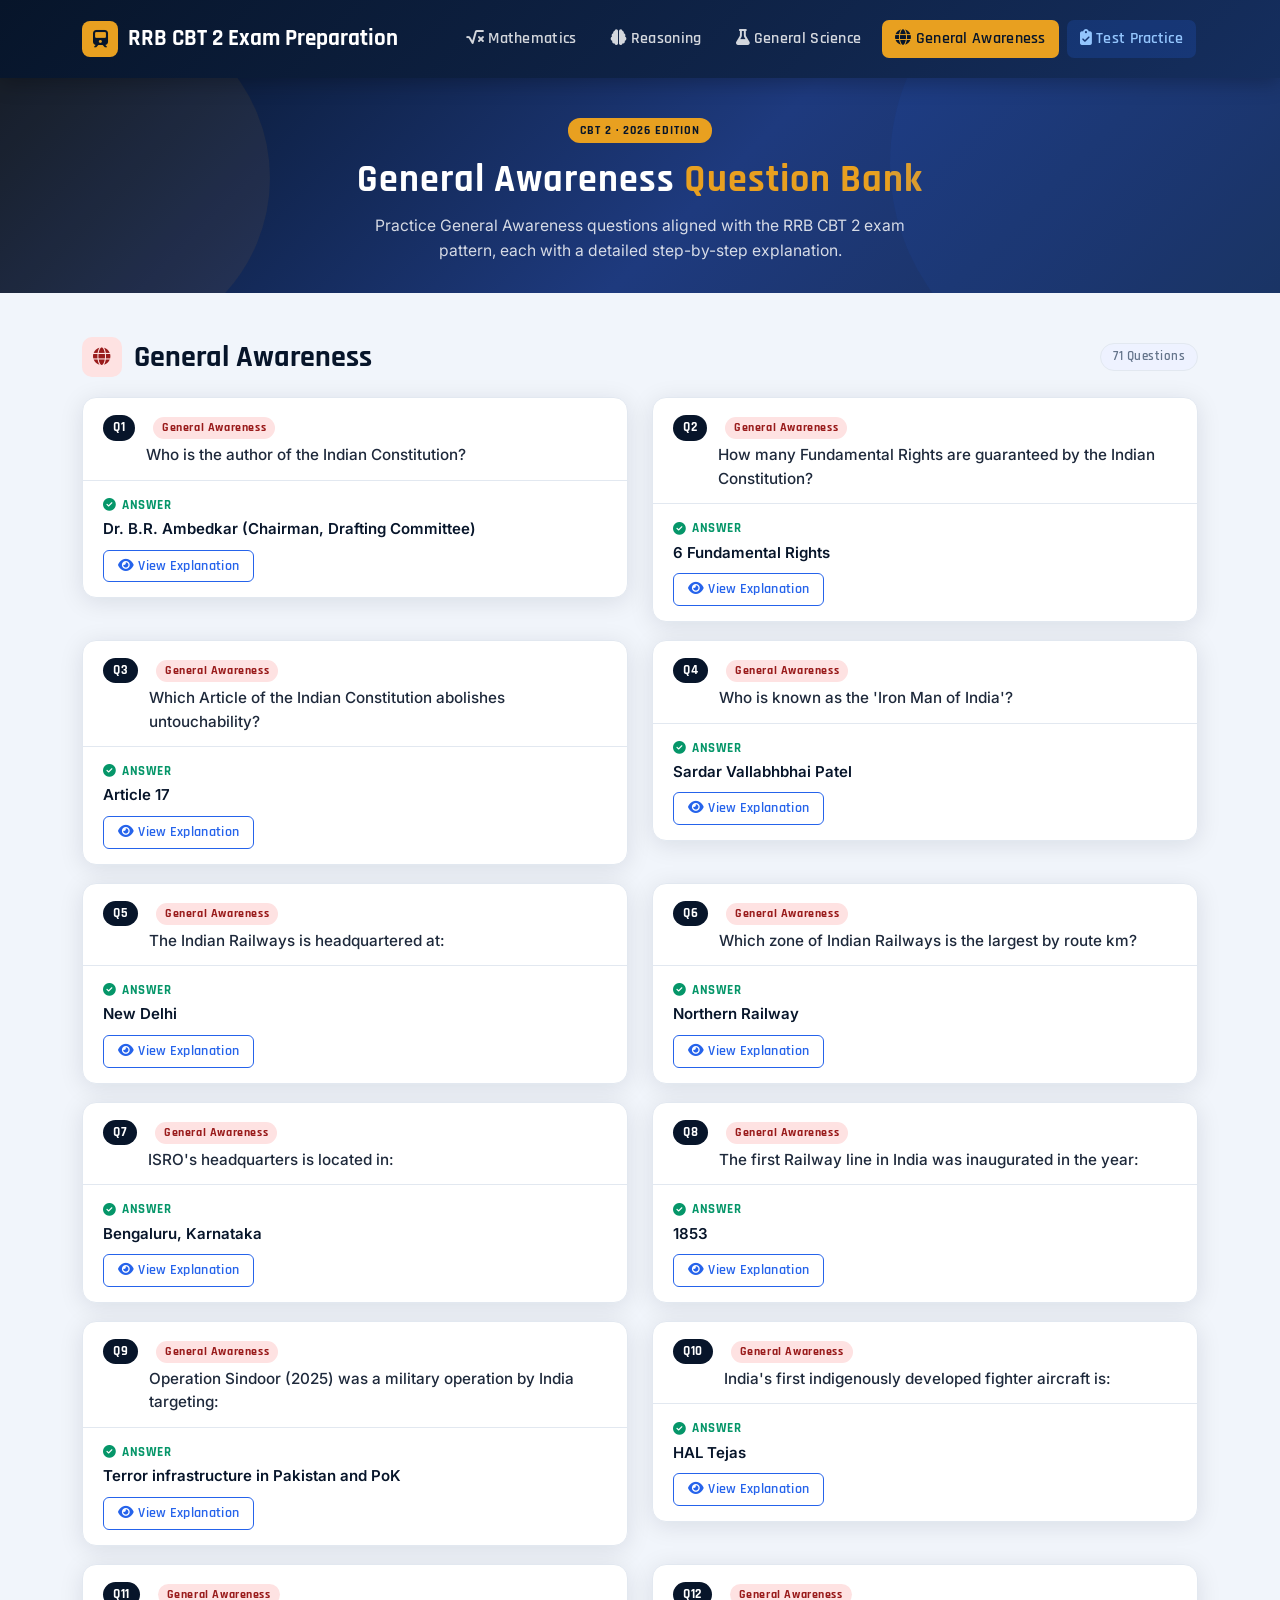
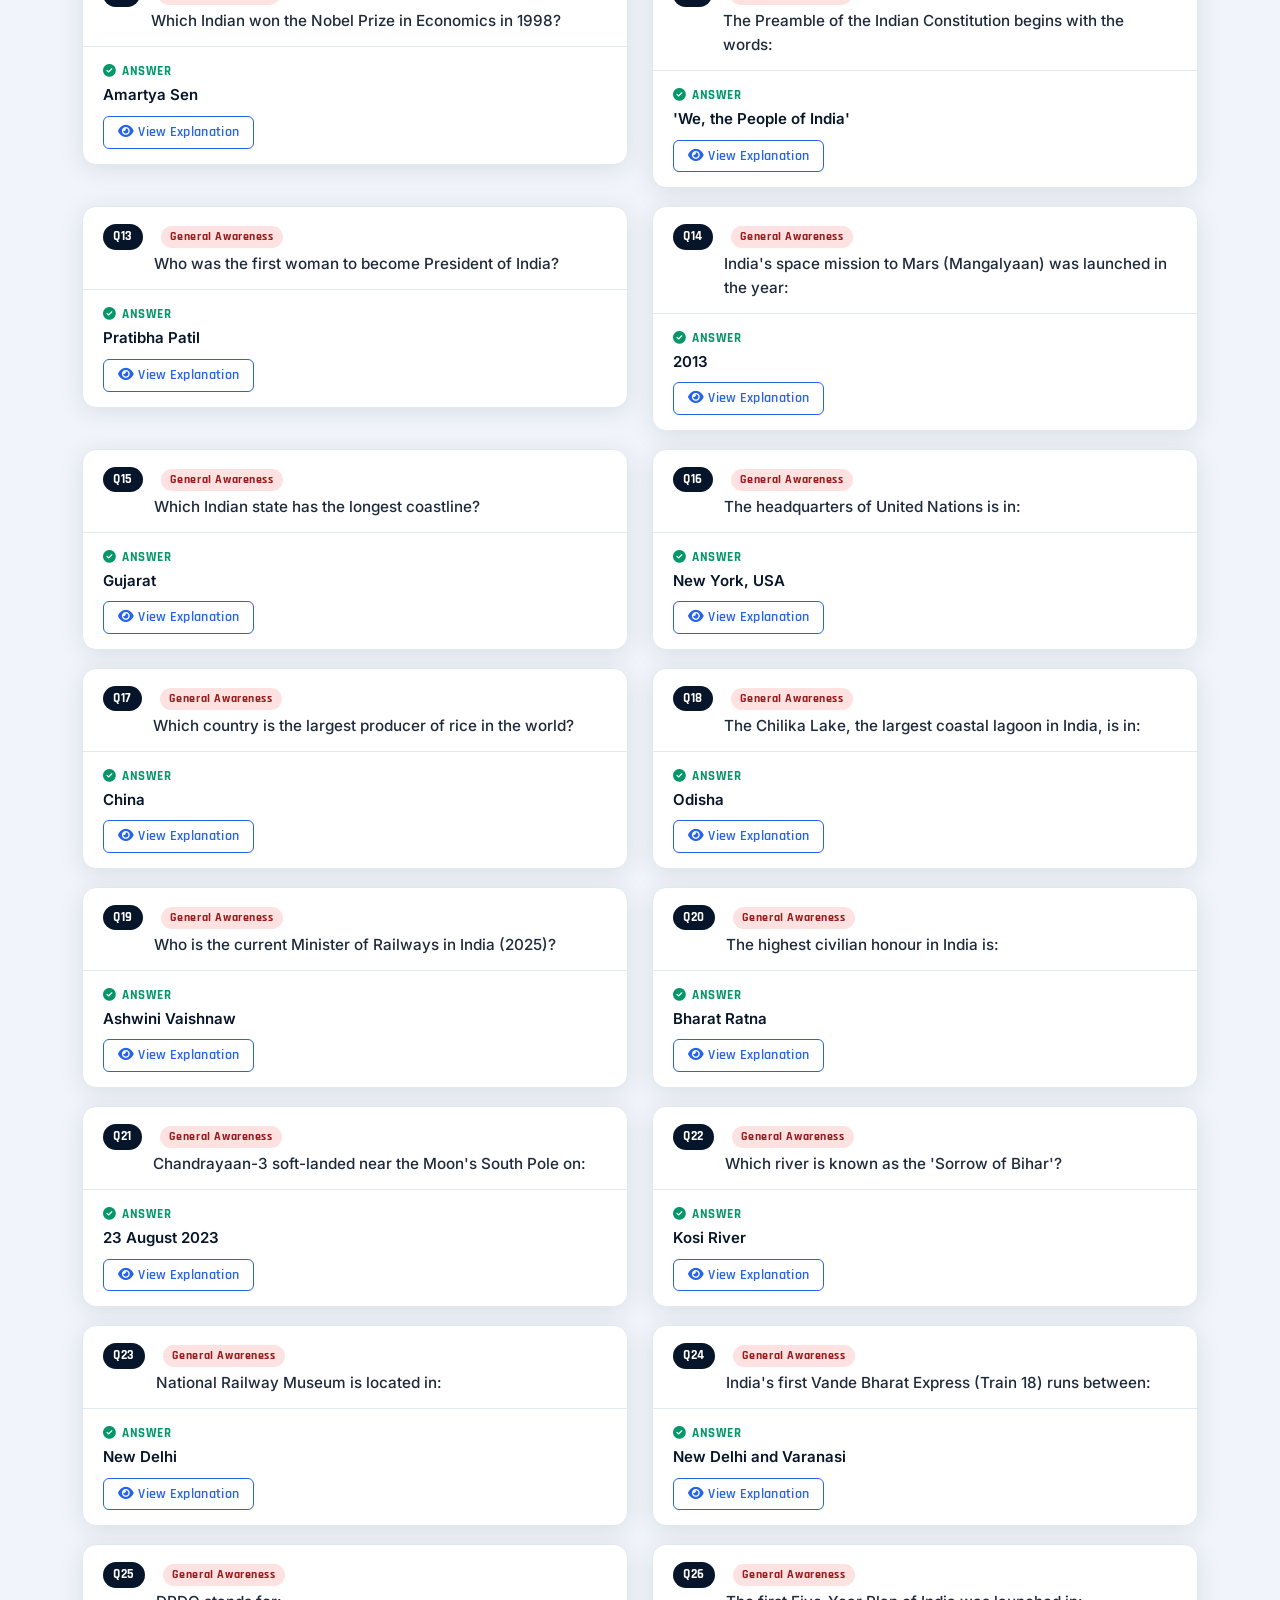
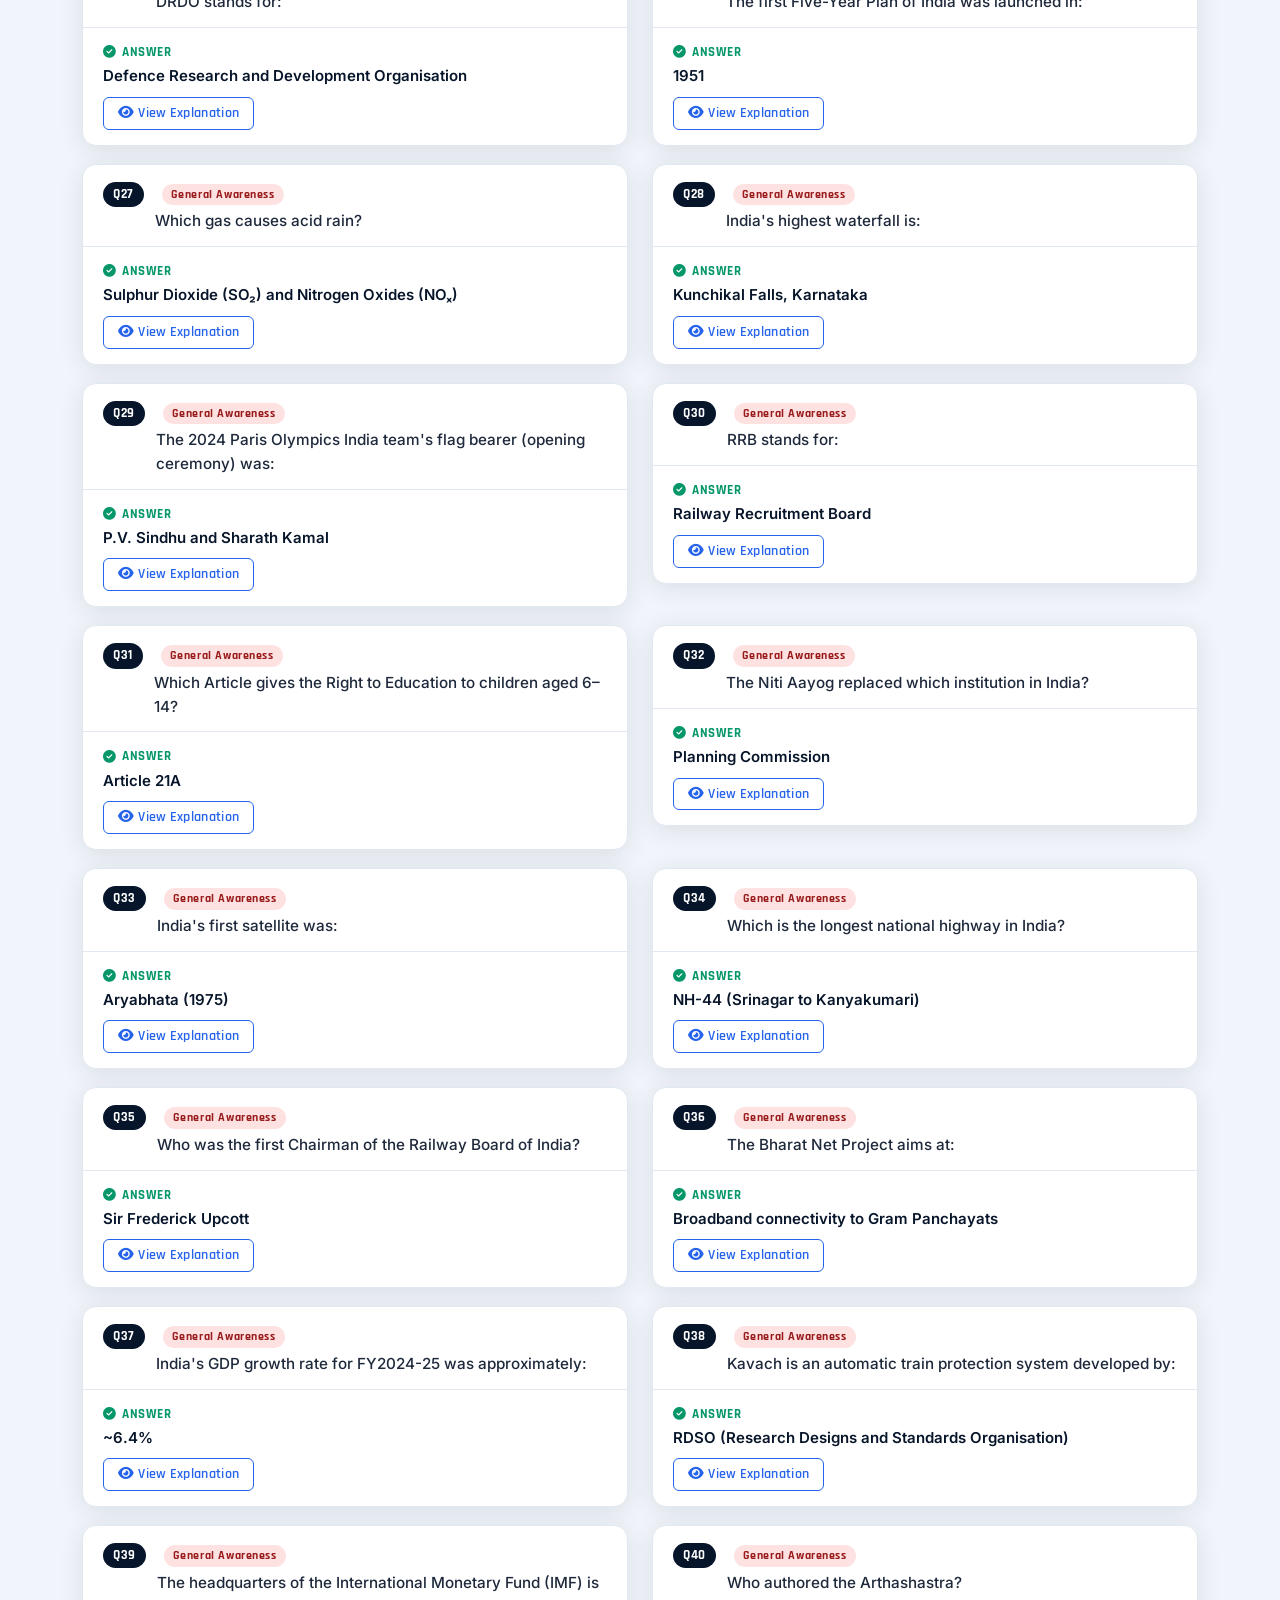
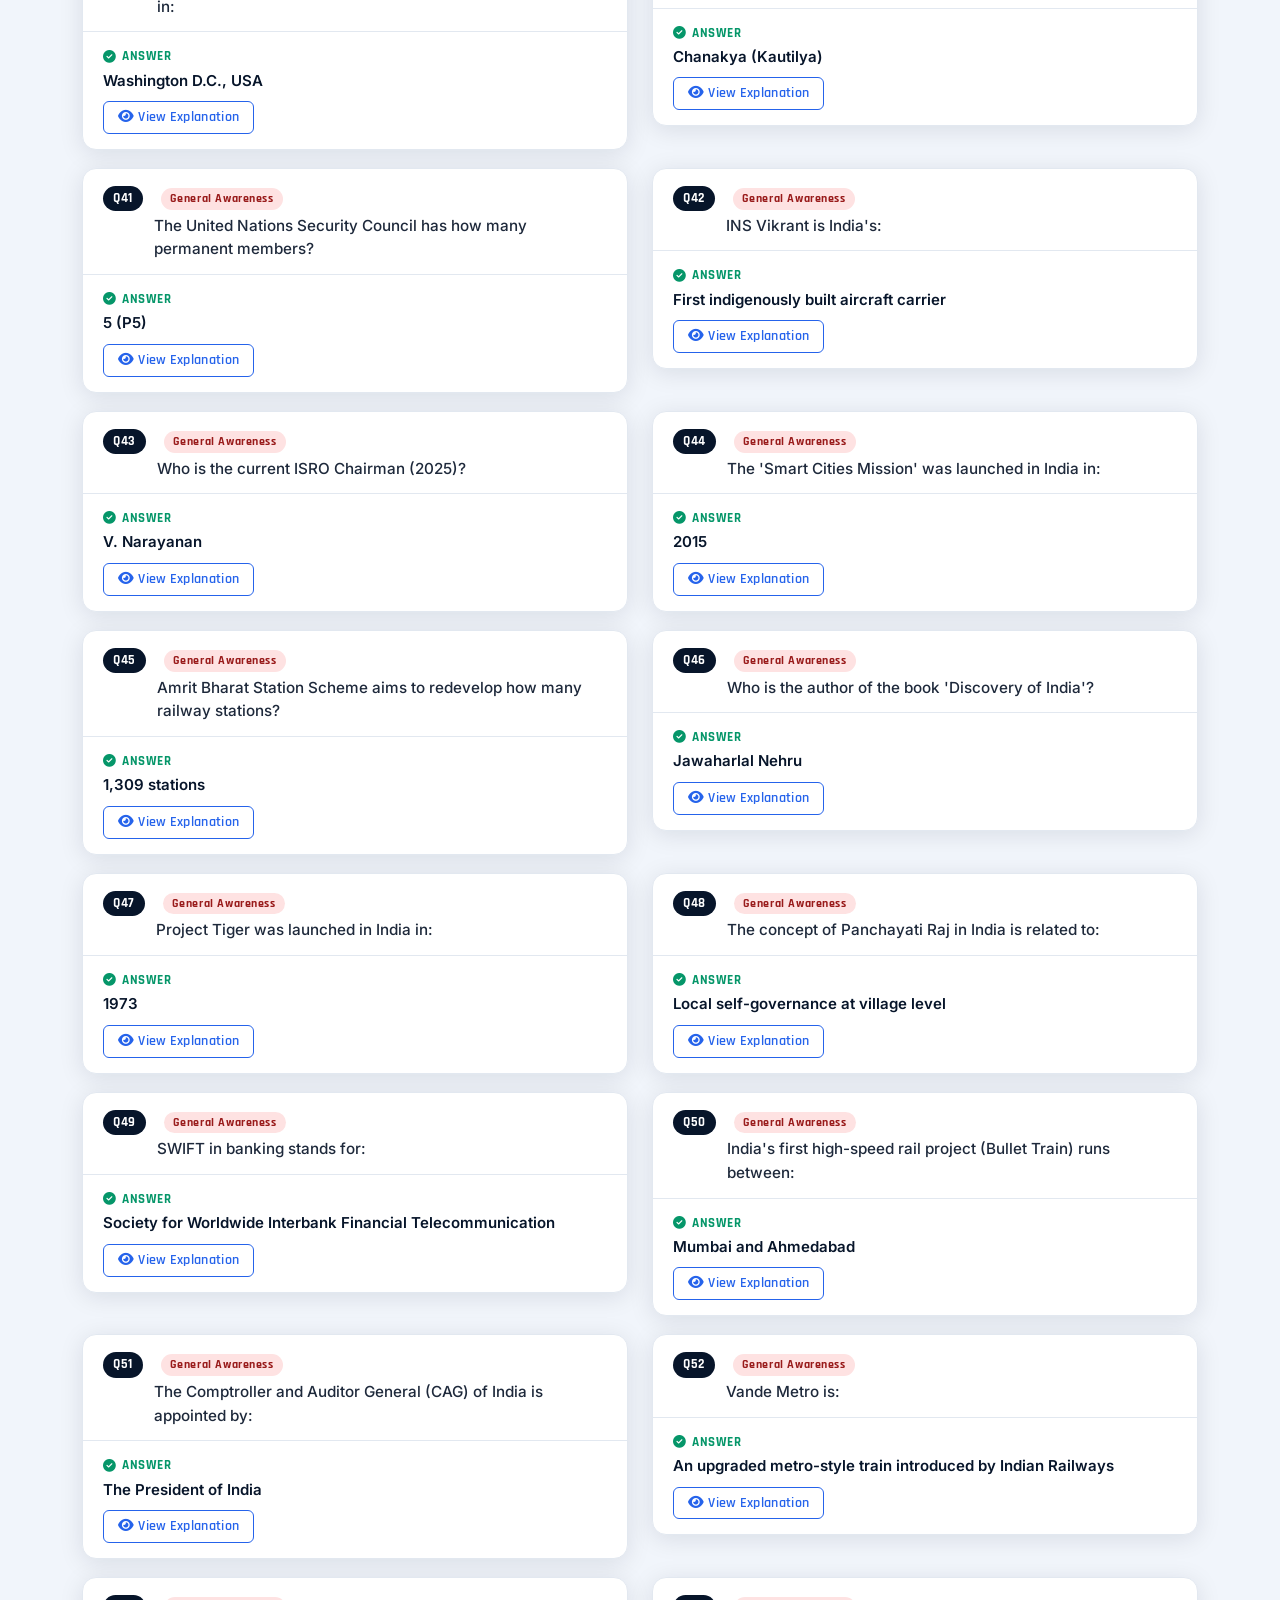
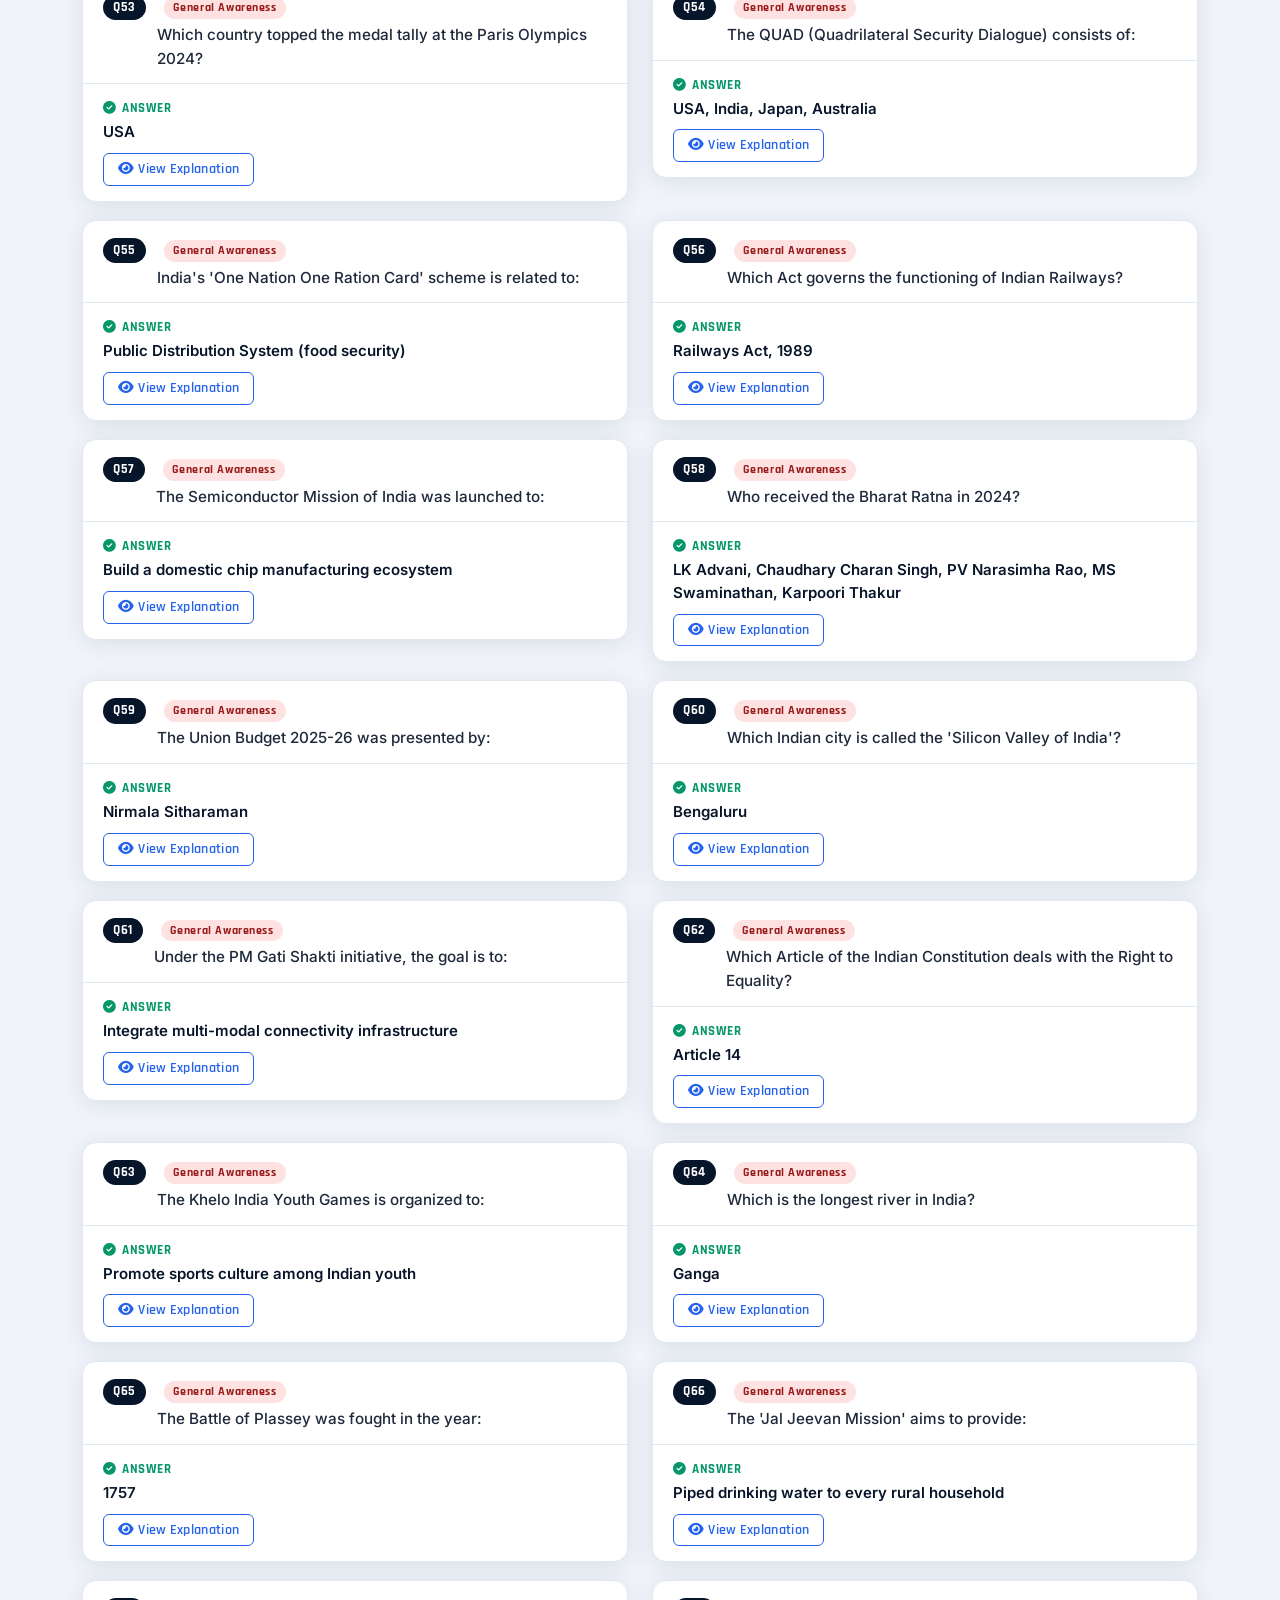
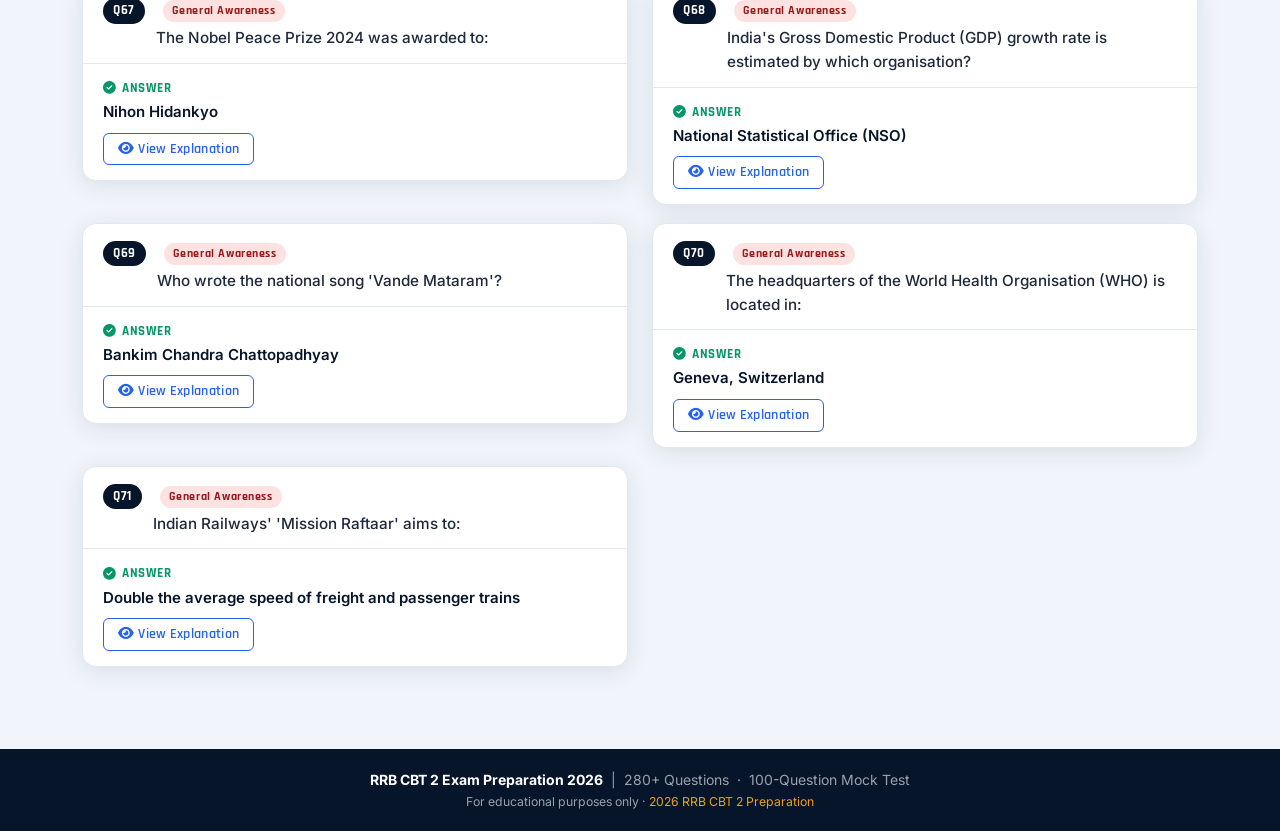
==== general-awareness.html @ c91a69c6 "Add files via upload" ====
<!DOCTYPE html>
<html lang="en">

<head>
    <meta charset="UTF-8" />
    <meta name="viewport" content="width=device-width, initial-scale=1.0" />
    <title>General Awareness - RRB CBT 2 Exam Preparation 2026</title>
    <link href="https://cdnjs.cloudflare.com/ajax/libs/bootstrap/5.3.2/css/bootstrap.min.css" rel="stylesheet" />
    <link href="https://cdnjs.cloudflare.com/ajax/libs/font-awesome/6.4.0/css/all.min.css" rel="stylesheet" />
    <link href="style.css" rel="stylesheet" />

</head>

<body>
    <!-- NAVBAR -->
    <nav class="navbar navbar-expand-lg main-navbar">
        <div class="container">
            <a class="navbar-brand" href="index.html">
                <div class="brand-icon"><i class="fas fa-train"></i></div>
                RRB CBT 2 Exam Preparation
            </a>
            <button class="navbar-toggler" type="button" data-bs-toggle="collapse" data-bs-target="#navMain">
                <span class="navbar-toggler-icon"></span>
            </button>
            <div class="collapse navbar-collapse justify-content-end" id="navMain">
                <div class="navbar-nav gap-1">
                    <a class="nav-btn" href="mathematics.html"><i class="fas fa-square-root-alt me-1"></i>Mathematics</a>
                    <a class="nav-btn" href="reasoning.html"><i class="fas fa-brain me-1"></i>Reasoning</a>
                    <a class="nav-btn" href="general-science.html"><i class="fas fa-flask me-1"></i>General Science</a>
                    <a class="nav-btn active" href="general-awareness.html"><i class="fas fa-globe me-1"></i>General Awareness</a>
                    <a class="nav-btn test-btn" href="test-practice.html"><i class="fas fa-clipboard-check me-1"></i>Test Practice</a>
                </div>
            </div>
        </div>
    </nav>

    <!-- PAGE HEADER -->
    <section class="hero" style="padding:38px 0 30px">
        <div class="container">
            <div class="cbt2-label">CBT 2 &middot; 2026 EDITION</div>
            <h1 style="font-family:'Rajdhani',sans-serif;font-size:clamp(1.6rem,4vw,2.4rem);font-weight:700;letter-spacing:1px;margin-bottom:10px">
                General Awareness <span style="color:var(--accent)">Question Bank</span>
            </h1>
            <p style="font-size:.98rem;opacity:.82;max-width:560px;margin:0 auto;line-height:1.6">
                Practice General Awareness questions aligned with the RRB CBT 2 exam pattern, each with a detailed step-by-step explanation.
            </p>
        </div>
    </section>

    <!-- MAIN -->
    <div class="container py-2" id="mainContent">
        <div id="sec-aware" class="csec">
            <div class="sec-hdr">
                <div class="d-flex align-items-center justify-content-between flex-wrap gap-2">
                    <div class="sec-title">
                        <div class="sec-icon" style="background:#fee2e2;color:#991b1b"><i
                                class="fas fa-globe"></i></div>General Awareness
                    </div>
                    <span class="sec-count">71 Questions</span>
                </div>
            </div>
            <div id="aware-q"></div>
        </div>
    </div>
    <footer class="main-footer">
        <div class="container">
            <strong style="color:#fff">RRB CBT 2 Exam Preparation 2026</strong> &nbsp;|&nbsp; 280+ Questions
            &nbsp;·&nbsp; 100-Question Mock Test<br>
            <small>For educational purposes only &middot; <span>2026 RRB CBT 2 Preparation</span></small>
        </div>
    </footer>

    <script src="https://cdnjs.cloudflare.com/ajax/libs/bootstrap/5.3.2/js/bootstrap.bundle.min.js"></script>
    <script src="data-awareness.js"></script>
    <script src="common.js"></script>
    <script>
        renderQA(awareQ, 'aware-q', 't-aware', 'General Awareness');
    </script>

</body>

</html>
---- style.css ----
@import url('https://fonts.googleapis.com/css2?family=Rajdhani:wght@400;500;600;700&family=Inter:wght@300;400;500;600&display=swap');

        :root {
            --navy: #07152a;
            --blue: #152e5e;
            --accent: #e8a020;
            --bright: #2563eb;
            --teal: #0891b2;
            --green: #059669;
            --red: #dc2626;
            --purple: #7c3aed;
            --light: #eef2ff;
            --card: #ffffff;
            --text: #1e293b;
            --muted: #64748b;
            --border: #e2e8f0;
            --shadow: 0 4px 24px rgba(7, 21, 42, 0.10);
        }

        * {
            box-sizing: border-box;
            margin: 0;
            padding: 0
        }

        body {
            font-family: 'Inter', sans-serif;
            background: #f1f5fb;
            color: var(--text);
            min-height: 100vh
        }

        /* NAVBAR */
        .main-navbar {
            background: linear-gradient(135deg, var(--navy) 0%, var(--blue) 100%);
            position: sticky;
            top: 0;
            z-index: 1000;
            box-shadow: 0 4px 20px rgba(0, 0, 0, 0.28)
        }

        .navbar-brand {
            font-family: 'Rajdhani', sans-serif;
            font-size: 1.42rem;
            font-weight: 700;
            color: #fff !important;
            display: flex;
            align-items: center;
            gap: 10px;
            padding: 13px 0
        }

        .brand-icon {
            background: var(--accent);
            color: var(--navy);
            width: 36px;
            height: 36px;
            border-radius: 8px;
            display: flex;
            align-items: center;
            justify-content: center;
            font-size: 1.05rem;
            font-weight: 900;
            flex-shrink: 0
        }

        .navbar-toggler {
            border: 1.5px solid rgba(255, 255, 255, 0.3);
            color: #fff
        }

        .navbar-toggler-icon {
            filter: invert(1)
        }

        .nav-btn {
            color: rgba(255, 255, 255, 0.82) !important;
            font-family: 'Rajdhani', sans-serif;
            font-weight: 600;
            font-size: 0.98rem;
            padding: 7px 13px !important;
            border-radius: 7px;
            margin: 3px 2px;
            transition: all 0.18s;
            cursor: pointer;
            letter-spacing: .3px;
            border: none;
            background: none;
            text-decoration: none
        }

        .nav-btn:hover,
        .nav-btn.active {
            background: var(--accent) !important;
            color: var(--navy) !important
        }

        .nav-btn.test-btn {
            background: rgba(37, 99, 235, 0.2);
            color: #93c5fd !important
        }

        .nav-btn.test-btn:hover,
        .nav-btn.test-btn.active {
            background: var(--bright) !important;
            color: #fff !important
        }

        /* HERO */
        .hero {
            background: linear-gradient(135deg, var(--navy) 0%, #1e3a7e 55%, #1a305a 100%);
            color: #fff;
            padding: 60px 0 52px;
            text-align: center;
            position: relative;
            overflow: hidden
        }

        .hero::before {
            content: '';
            position: absolute;
            top: -70px;
            left: -70px;
            width: 340px;
            height: 340px;
            border-radius: 50%;
            background: rgba(232, 160, 32, 0.07);
            pointer-events: none
        }

        .hero::after {
            content: '';
            position: absolute;
            bottom: -90px;
            right: -50px;
            width: 440px;
            height: 440px;
            border-radius: 50%;
            background: rgba(37, 99, 235, 0.07);
            pointer-events: none
        }

        .hero-badge-row {
            display: flex;
            gap: 10px;
            justify-content: center;
            flex-wrap: wrap;
            margin-top: 22px
        }

        .hbadge {
            background: rgba(255, 255, 255, 0.11);
            border: 1px solid rgba(255, 255, 255, 0.2);
            padding: 5px 15px;
            border-radius: 20px;
            font-size: .85rem;
            font-family: 'Rajdhani', sans-serif;
            font-weight: 600;
            letter-spacing: .4px
        }

        .cbt2-label {
            display: inline-block;
            background: var(--accent);
            color: var(--navy);
            font-family: 'Rajdhani', sans-serif;
            font-weight: 700;
            font-size: .78rem;
            padding: 3px 12px;
            border-radius: 12px;
            letter-spacing: 1px;
            margin-bottom: 14px
        }

        /* SECTION HEADER */
        .sec-hdr {
            padding: 34px 0 18px
        }

        .sec-title {
            font-family: 'Rajdhani', sans-serif;
            font-size: 1.85rem;
            font-weight: 700;
            color: var(--navy);
            display: flex;
            align-items: center;
            gap: 12px
        }

        .sec-icon {
            width: 40px;
            height: 40px;
            border-radius: 10px;
            display: flex;
            align-items: center;
            justify-content: center;
            font-size: 1.1rem;
            flex-shrink: 0
        }

        .sec-count {
            background: var(--light);
            border: 1px solid var(--border);
            color: var(--muted);
            font-size: .82rem;
            font-family: 'Rajdhani', sans-serif;
            font-weight: 600;
            padding: 3px 12px;
            border-radius: 20px;
            letter-spacing: .5px
        }

        /* QUESTION CARDS */
        .q-card {
            background: var(--card);
            border-radius: 14px;
            border: 1px solid var(--border);
            box-shadow: var(--shadow);
            margin-bottom: 18px;
            overflow: hidden;
            transition: transform .18s, box-shadow .18s
        }

        .q-card:hover {
            transform: translateY(-2px);
            box-shadow: 0 8px 36px rgba(7, 21, 42, 0.14)
        }

        .q-card-hdr {
            padding: 15px 20px 13px;
            border-bottom: 1px solid var(--border);
            display: flex;
            align-items: flex-start;
            gap: 11px
        }

        .q-num {
            font-family: 'Rajdhani', sans-serif;
            font-weight: 700;
            font-size: .8rem;
            background: var(--navy);
            color: #fff;
            padding: 3px 10px;
            border-radius: 20px;
            flex-shrink: 0;
            margin-top: 2px;
            letter-spacing: .5px
        }

        .q-text {
            font-weight: 500;
            font-size: .955rem;
            line-height: 1.55;
            color: var(--text)
        }

        .q-body {
            padding: 15px 20px
        }

        .ans-label {
            font-family: 'Rajdhani', sans-serif;
            font-weight: 700;
            font-size: .8rem;
            color: var(--green);
            letter-spacing: .8px;
            text-transform: uppercase;
            margin-bottom: 3px;
            display: flex;
            align-items: center;
            gap: 5px
        }

        .ans-text {
            font-weight: 600;
            color: var(--navy);
            font-size: .94rem;
            margin-bottom: 9px
        }

        .sol-toggle {
            background: none;
            border: 1.5px solid var(--bright);
            color: var(--bright);
            font-family: 'Rajdhani', sans-serif;
            font-weight: 600;
            font-size: .87rem;
            padding: 5px 14px;
            border-radius: 6px;
            cursor: pointer;
            transition: all .18s;
            letter-spacing: .3px
        }

        .sol-toggle:hover {
            background: var(--bright);
            color: #fff
        }

        .sol-box {
            background: #f0f7ff;
            border-left: 3px solid var(--bright);
            border-radius: 0 8px 8px 0;
            padding: 11px 15px;
            margin-top: 11px;
            font-size: .89rem;
            line-height: 1.65;
            color: #1e3a5f
        }

        .sol-box strong {
            color: var(--navy)
        }

        /* SECTION TAGS */
        .stag {
            display: inline-block;
            font-family: 'Rajdhani', sans-serif;
            font-weight: 700;
            font-size: .74rem;
            padding: 2px 9px;
            border-radius: 12px;
            letter-spacing: .6px;
            margin-left: 7px
        }

        .t-math {
            background: #fef3c7;
            color: #92400e
        }

        .t-reason {
            background: #ede9fe;
            color: #5b21b6
        }

        .t-sci {
            background: #d1fae5;
            color: #065f46
        }

        .t-aware {
            background: #fee2e2;
            color: #991b1b
        }

        /* TEST */
        .test-hdr {
            background: linear-gradient(135deg, var(--navy), #1e3a8a);
            color: #fff;
            padding: 30px;
            border-radius: 16px;
            margin-bottom: 26px;
            display: flex;
            align-items: center;
            gap: 18px;
            flex-wrap: wrap
        }

        .test-meta {
            display: flex;
            gap: 16px;
            flex-wrap: wrap;
            margin-top: 10px
        }

        .t-meta-item {
            background: rgba(255, 255, 255, 0.12);
            padding: 5px 13px;
            border-radius: 8px;
            font-family: 'Rajdhani', sans-serif;
            font-weight: 600;
            font-size: .88rem;
            display: flex;
            align-items: center;
            gap: 5px
        }

        .tq-card {
            background: #fff;
            border-radius: 12px;
            border: 1.5px solid var(--border);
            padding: 19px;
            margin-bottom: 16px;
            box-shadow: 0 2px 12px rgba(7, 21, 42, 0.07);
            transition: border-color .18s
        }

        .tq-card.answered {
            border-color: var(--bright)
        }

        .tq-num {
            font-family: 'Rajdhani', sans-serif;
            font-weight: 700;
            font-size: .79rem;
            color: var(--muted);
            letter-spacing: .8px;
            text-transform: uppercase;
            margin-bottom: 7px
        }

        .tq-text {
            font-weight: 500;
            font-size: .95rem;
            margin-bottom: 13px;
            line-height: 1.5
        }

        .t-opt {
            display: flex;
            align-items: center;
            gap: 9px;
            padding: 8px 13px;
            border-radius: 8px;
            border: 1.5px solid var(--border);
            margin-bottom: 7px;
            cursor: pointer;
            transition: all .15s;
            font-size: .92rem
        }

        .t-opt:hover {
            border-color: var(--bright);
            background: #f0f7ff
        }

        .t-opt input[type=radio] {
            accent-color: var(--bright);
            width: 15px;
            height: 15px
        }

        .t-opt.correct-ans {
            background: #d1fae5;
            border-color: var(--green);
            color: #065f46
        }

        .t-opt.wrong-ans {
            background: #fee2e2;
            border-color: var(--red);
            color: #7f1d1d
        }

        .sub-btn {
            background: linear-gradient(135deg, var(--accent), #f97316);
            border: none;
            color: var(--navy);
            font-family: 'Rajdhani', sans-serif;
            font-weight: 700;
            font-size: 1.1rem;
            padding: 13px 46px;
            border-radius: 10px;
            cursor: pointer;
            transition: all .2s;
            letter-spacing: .5px;
            box-shadow: 0 4px 18px rgba(232, 160, 32, 0.35)
        }

        .sub-btn:hover {
            transform: translateY(-2px);
            box-shadow: 0 8px 28px rgba(232, 160, 32, 0.45)
        }

        /* PROGRESS */
        .test-prog {
            position: sticky;
            top: 68px;
            background: #fff;
            border: 1px solid var(--border);
            border-radius: 10px;
            padding: 13px 17px;
            box-shadow: 0 2px 12px rgba(7, 21, 42, 0.08);
            z-index: 100;
            margin-bottom: 18px
        }

        .prog-rail {
            height: 8px;
            background: var(--border);
            border-radius: 4px;
            overflow: hidden;
            margin-top: 7px
        }

        .prog-fill {
            height: 100%;
            background: linear-gradient(90deg, var(--bright), var(--green));
            border-radius: 4px;
            transition: width .3s
        }

        /* RESULT */
        .result-card {
            background: linear-gradient(135deg, var(--navy), #1e3a8a);
            color: #fff;
            border-radius: 18px;
            padding: 38px 30px;
            text-align: center;
            margin-bottom: 30px
        }

        .res-score {
            font-family: 'Rajdhani', sans-serif;
            font-size: 3.8rem;
            font-weight: 700;
            color: var(--accent);
            line-height: 1;
            margin: 14px 0
        }

        .res-grid {
            display: grid;
            grid-template-columns: repeat(auto-fit, minmax(120px, 1fr));
            gap: 13px;
            margin-top: 22px
        }

        .res-stat {
            background: rgba(255, 255, 255, 0.1);
            border-radius: 11px;
            padding: 13px 8px
        }

        .res-val {
            font-family: 'Rajdhani', sans-serif;
            font-size: 1.85rem;
            font-weight: 700
        }

        .res-lbl {
            font-size: .79rem;
            opacity: .75;
            margin-top: 2px
        }

        /* ANIMATIONS */
        @keyframes fadeInUp {
            from {
                opacity: 0;
                transform: translateY(20px)
            }

            to {
                opacity: 1;
                transform: translateY(0)
            }
        }

        .ani {
            animation: fadeInUp .36s ease both
        }

        /* FOOTER */
        .main-footer {
            background: var(--navy);
            color: rgba(255, 255, 255, 0.6);
            text-align: center;
            padding: 20px;
            font-size: .875rem;
            margin-top: 56px
        }

        .main-footer span {
            color: var(--accent)
        }

        /* RESPONSIVE */
        @media(max-width:767px) {
            .hero {
                padding: 38px 0 32px
            }

            .test-hdr {
                flex-direction: column;
                gap: 10px
            }

            .result-card {
                padding: 26px 16px
            }

            .res-score {
                font-size: 2.8rem
            }
        }

        @media(max-width:480px) {
            .navbar-brand {
                font-size: 1.05rem
            }

            .q-card-hdr {
                flex-direction: column;
                gap: 5px
            }

            .res-grid {
                grid-template-columns: repeat(2, 1fr)
            }
        }
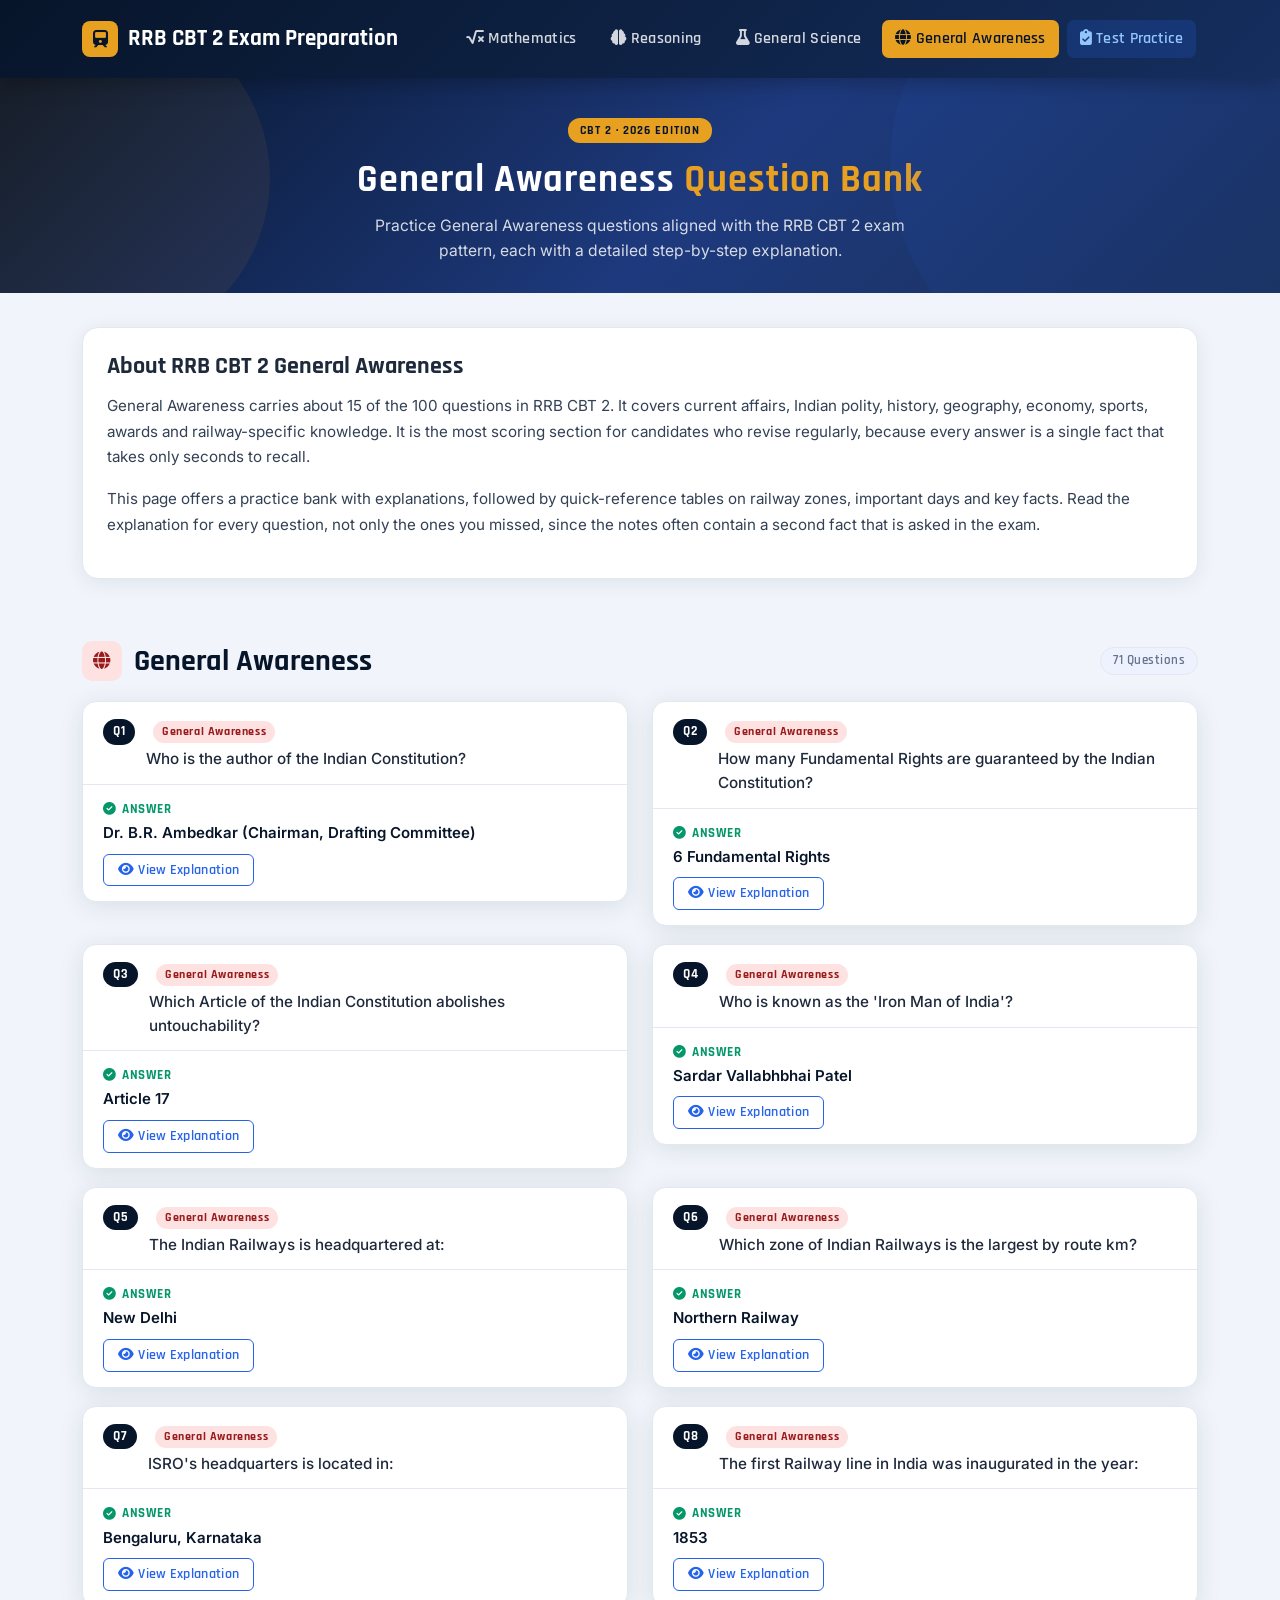
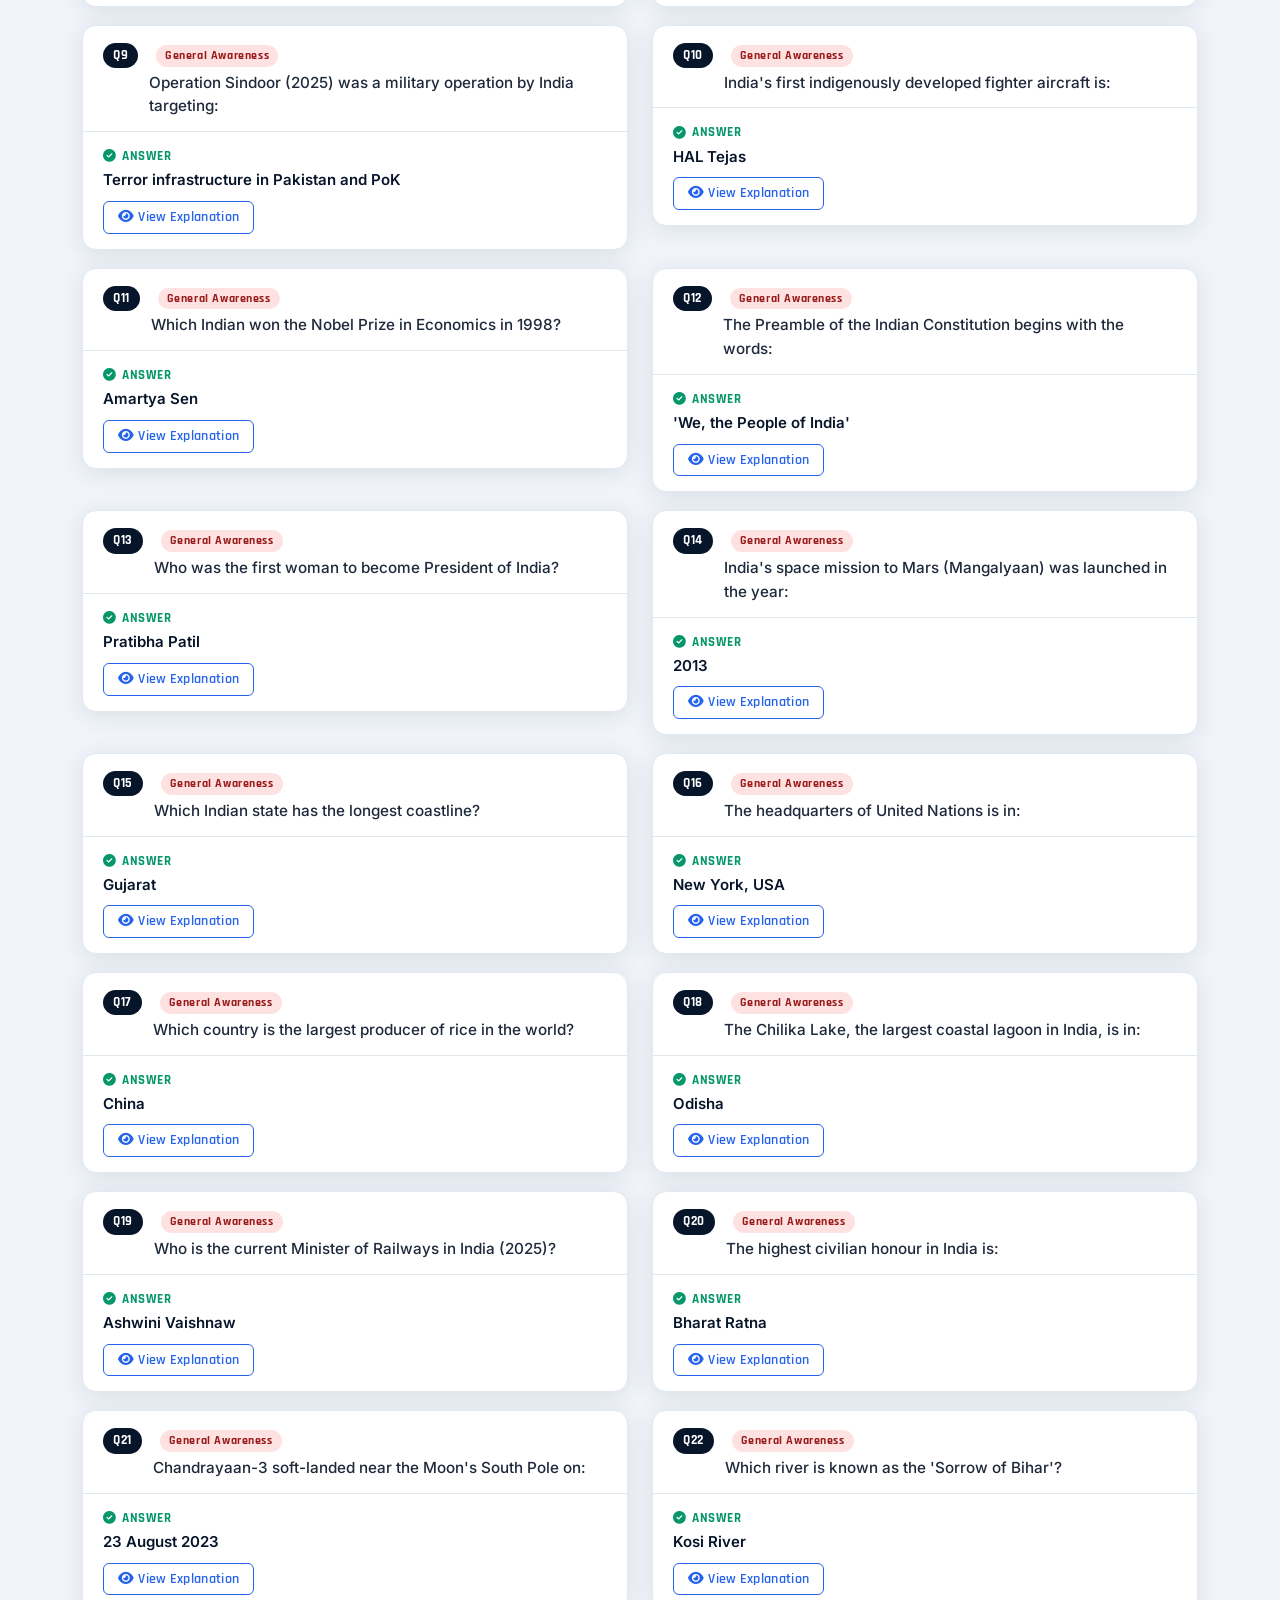
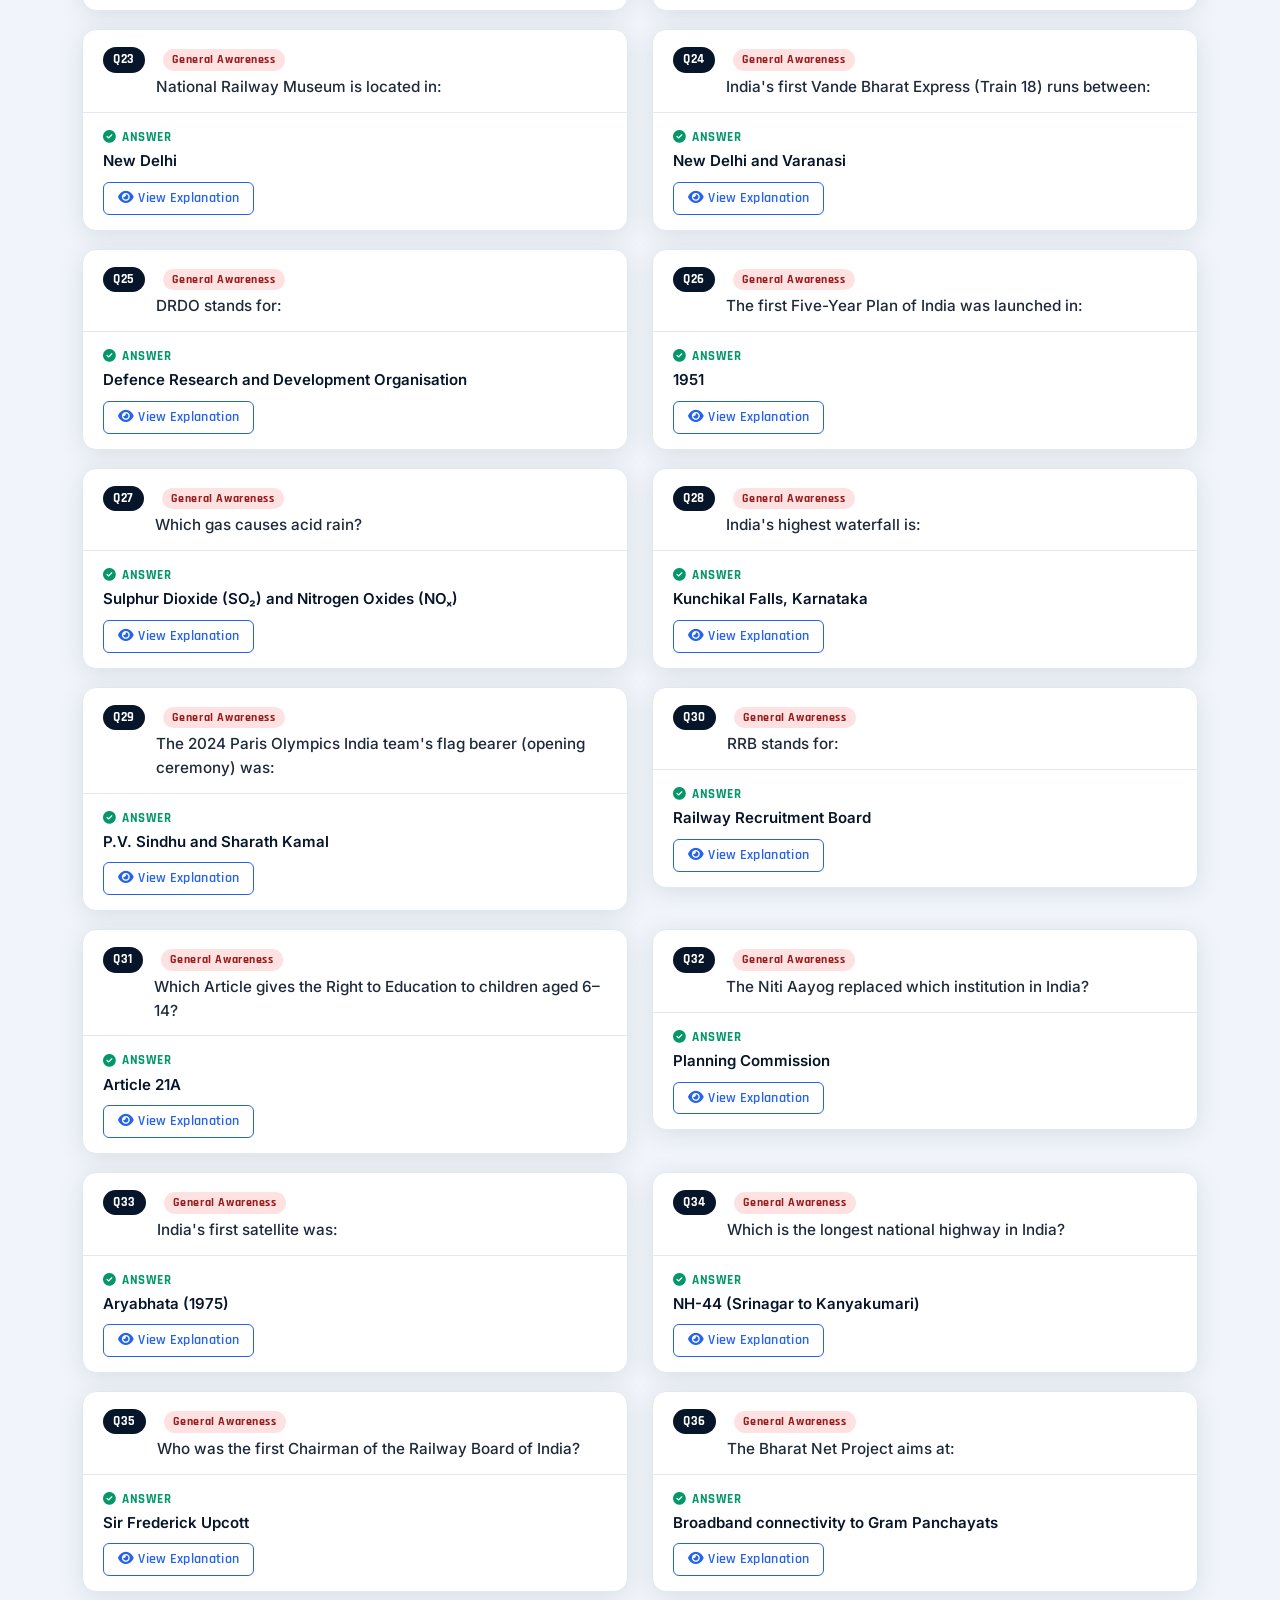
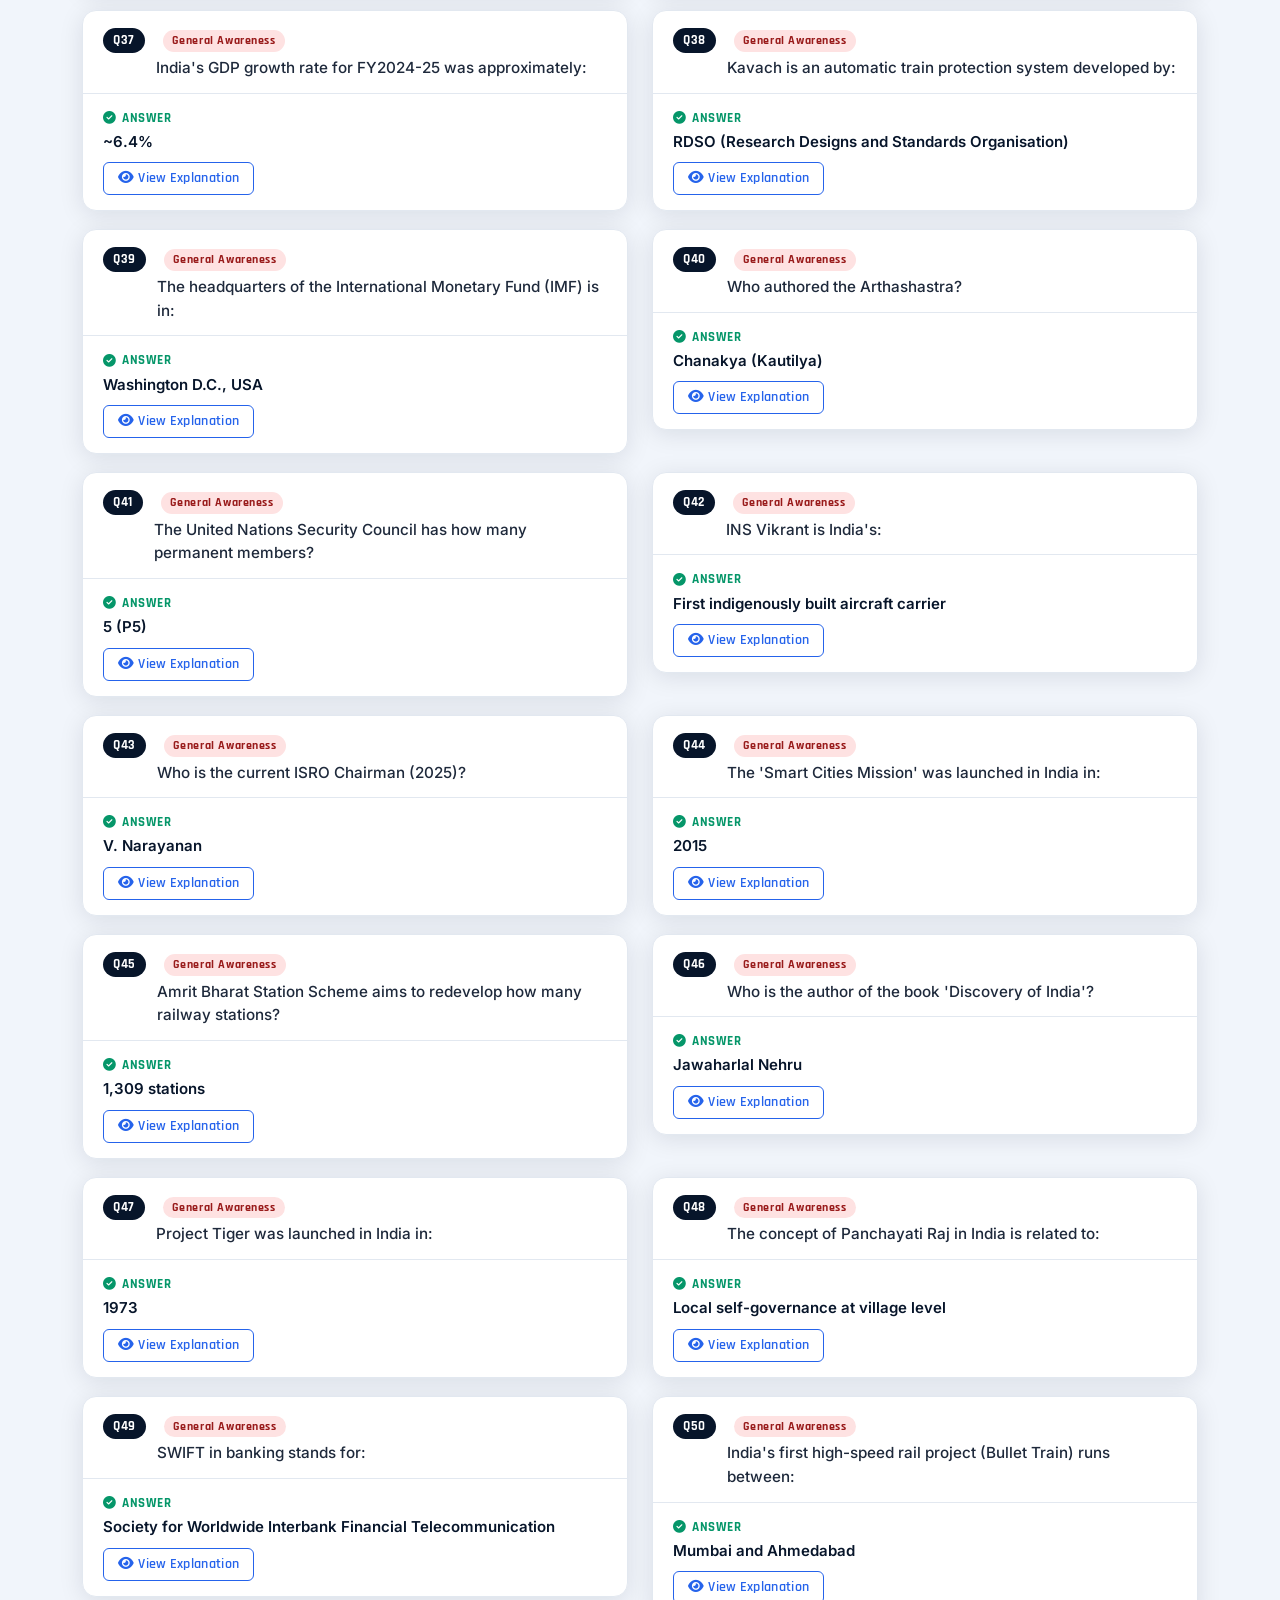
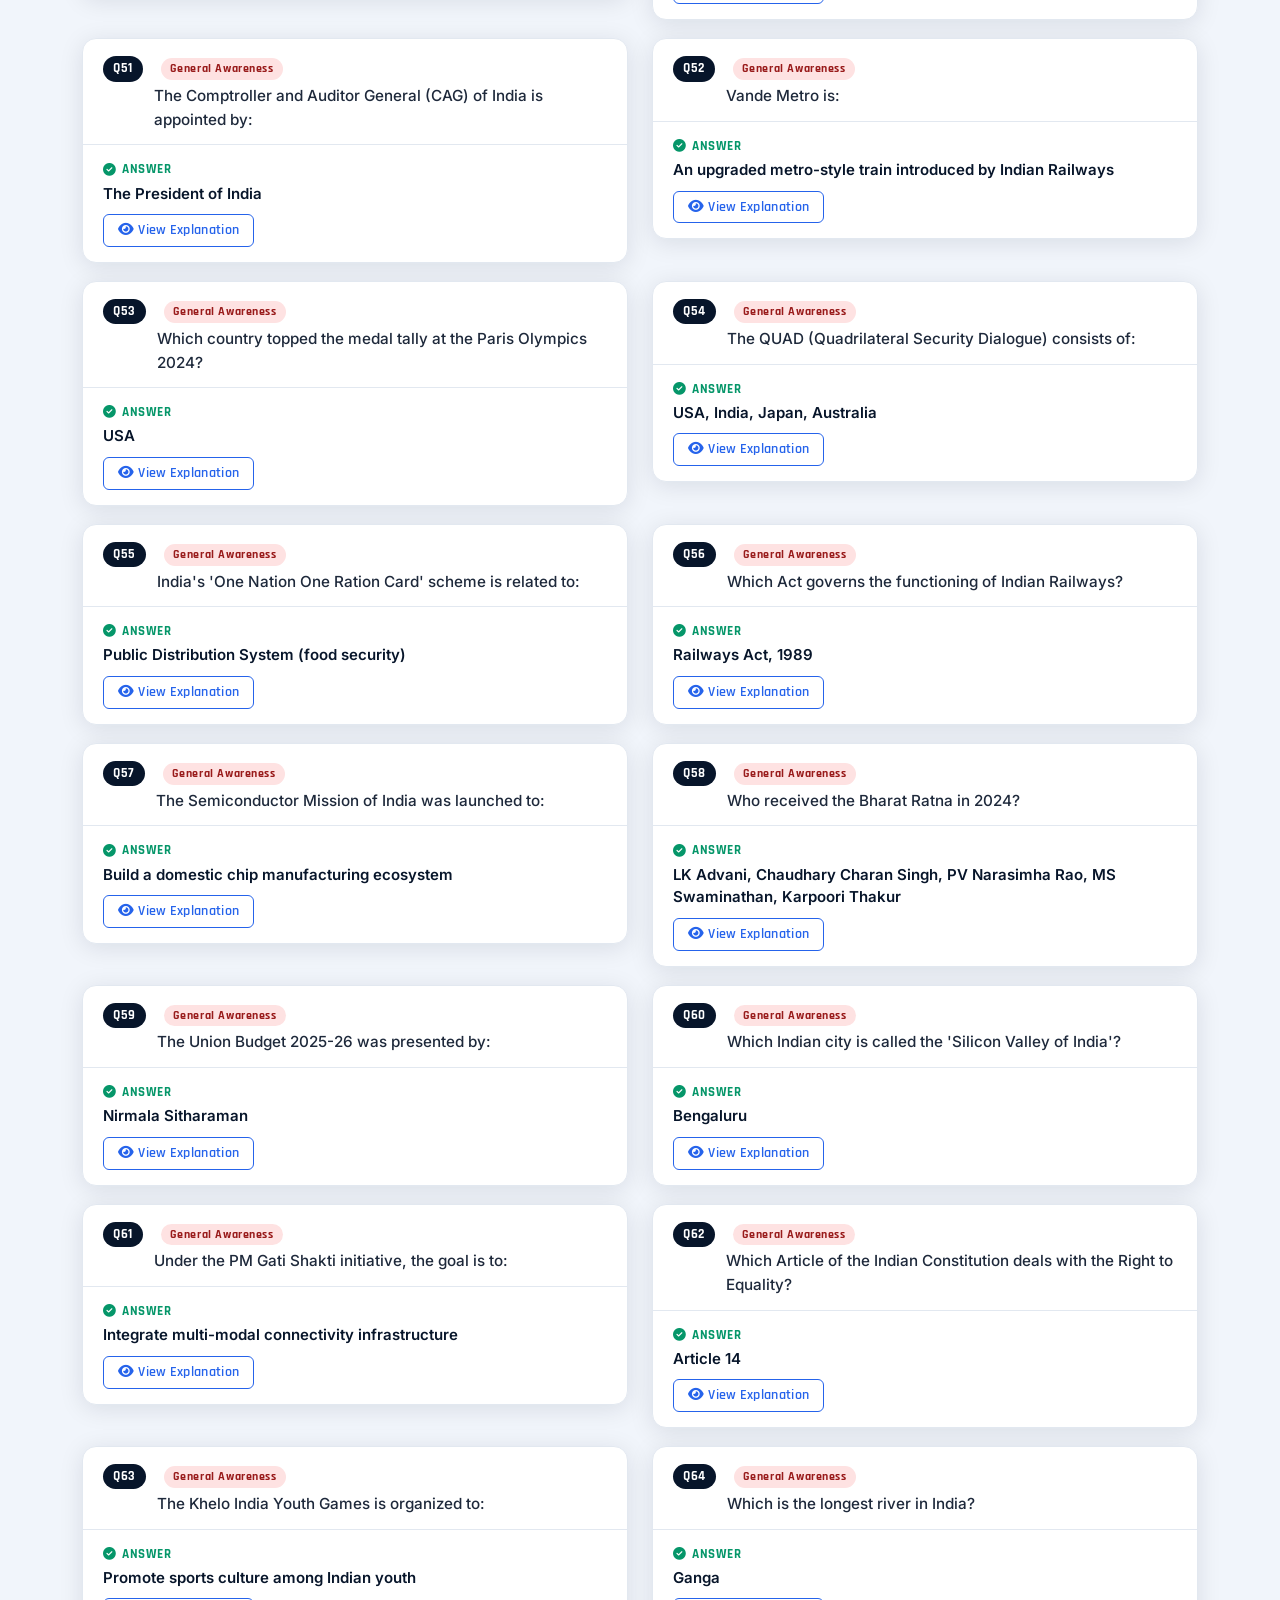
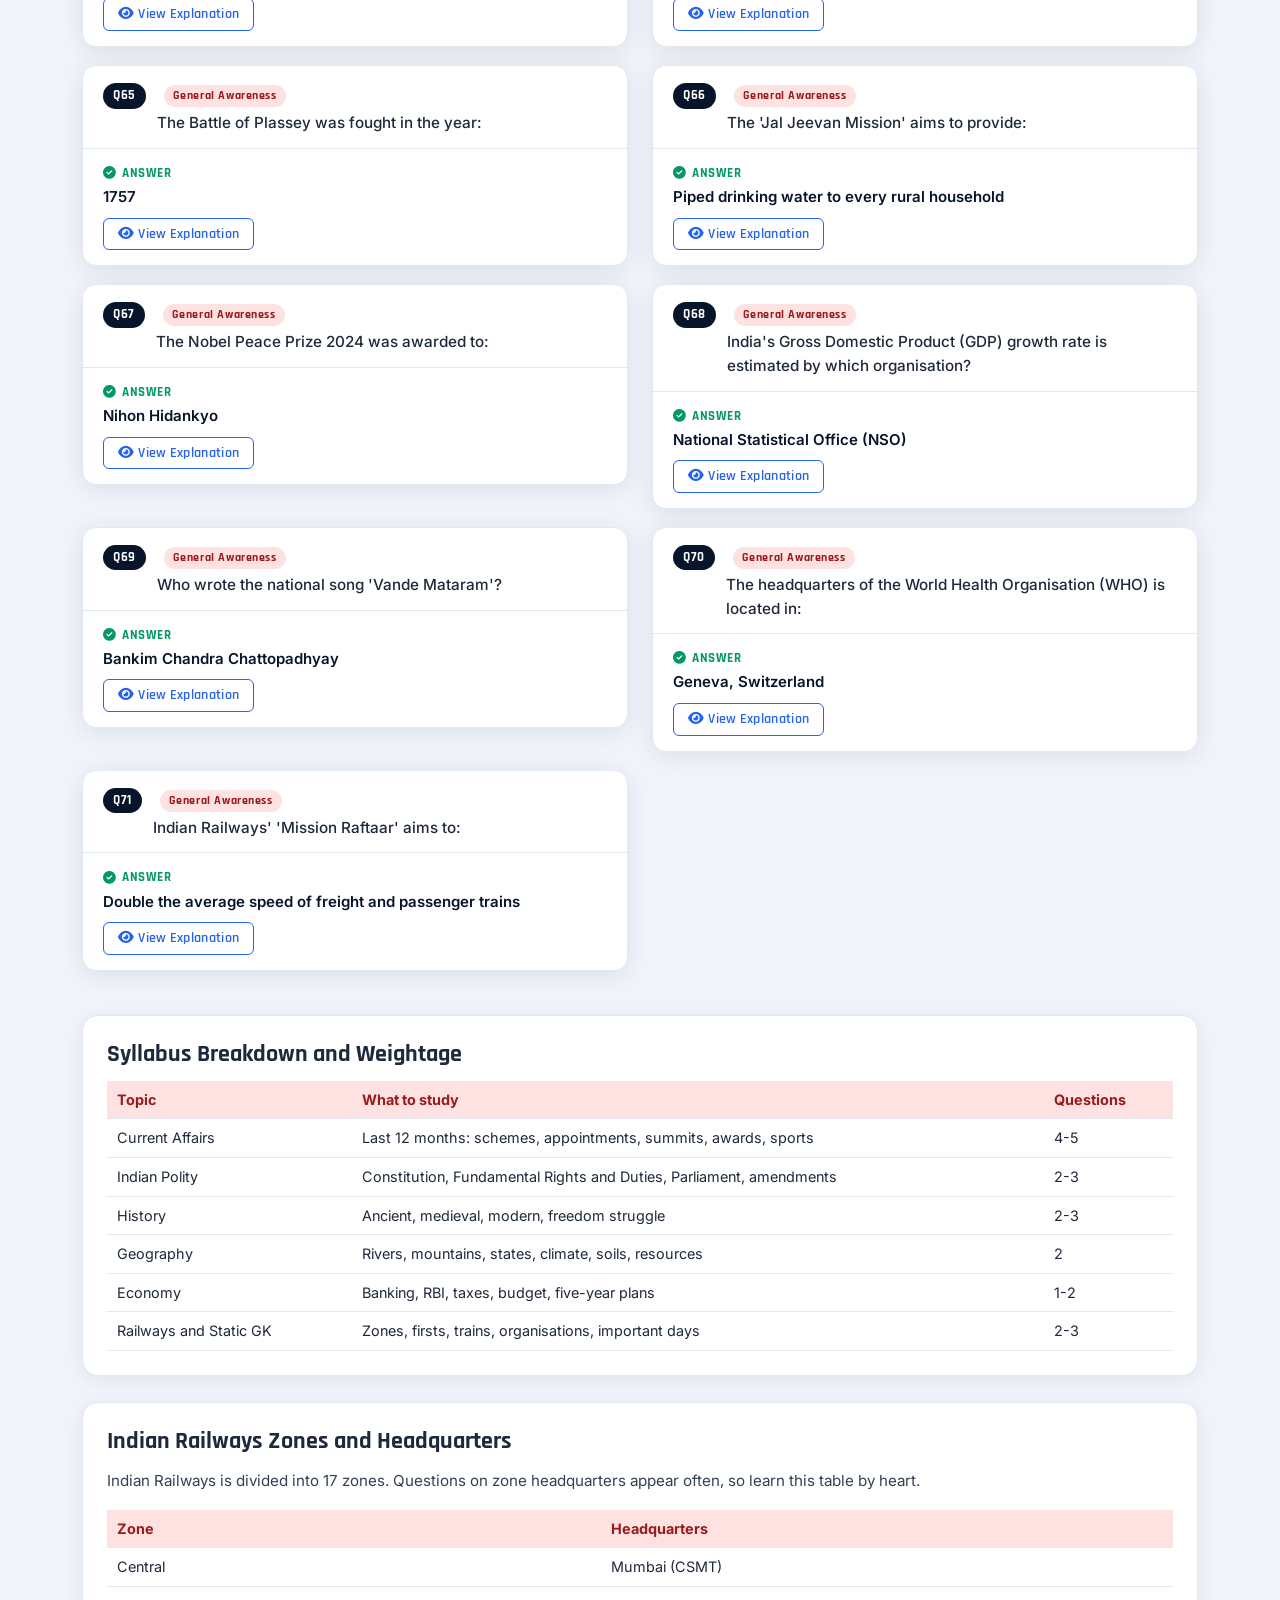
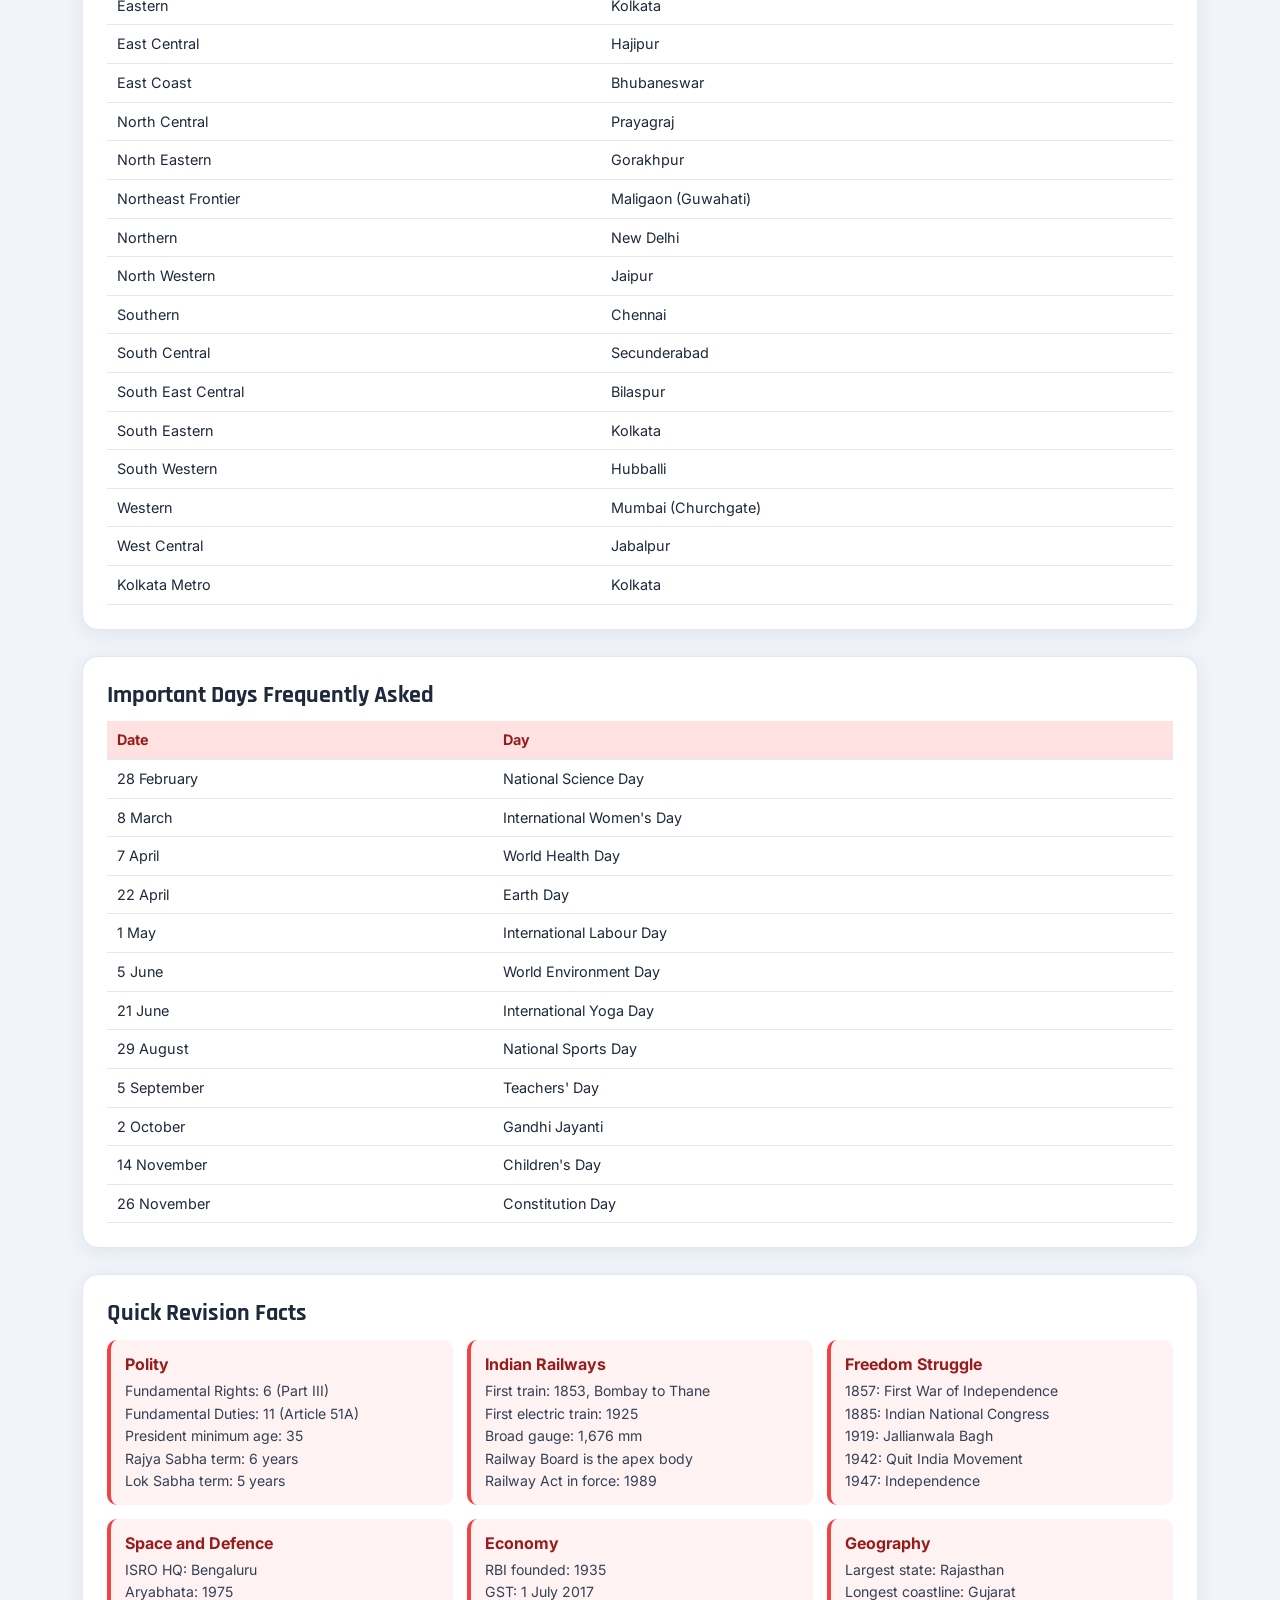
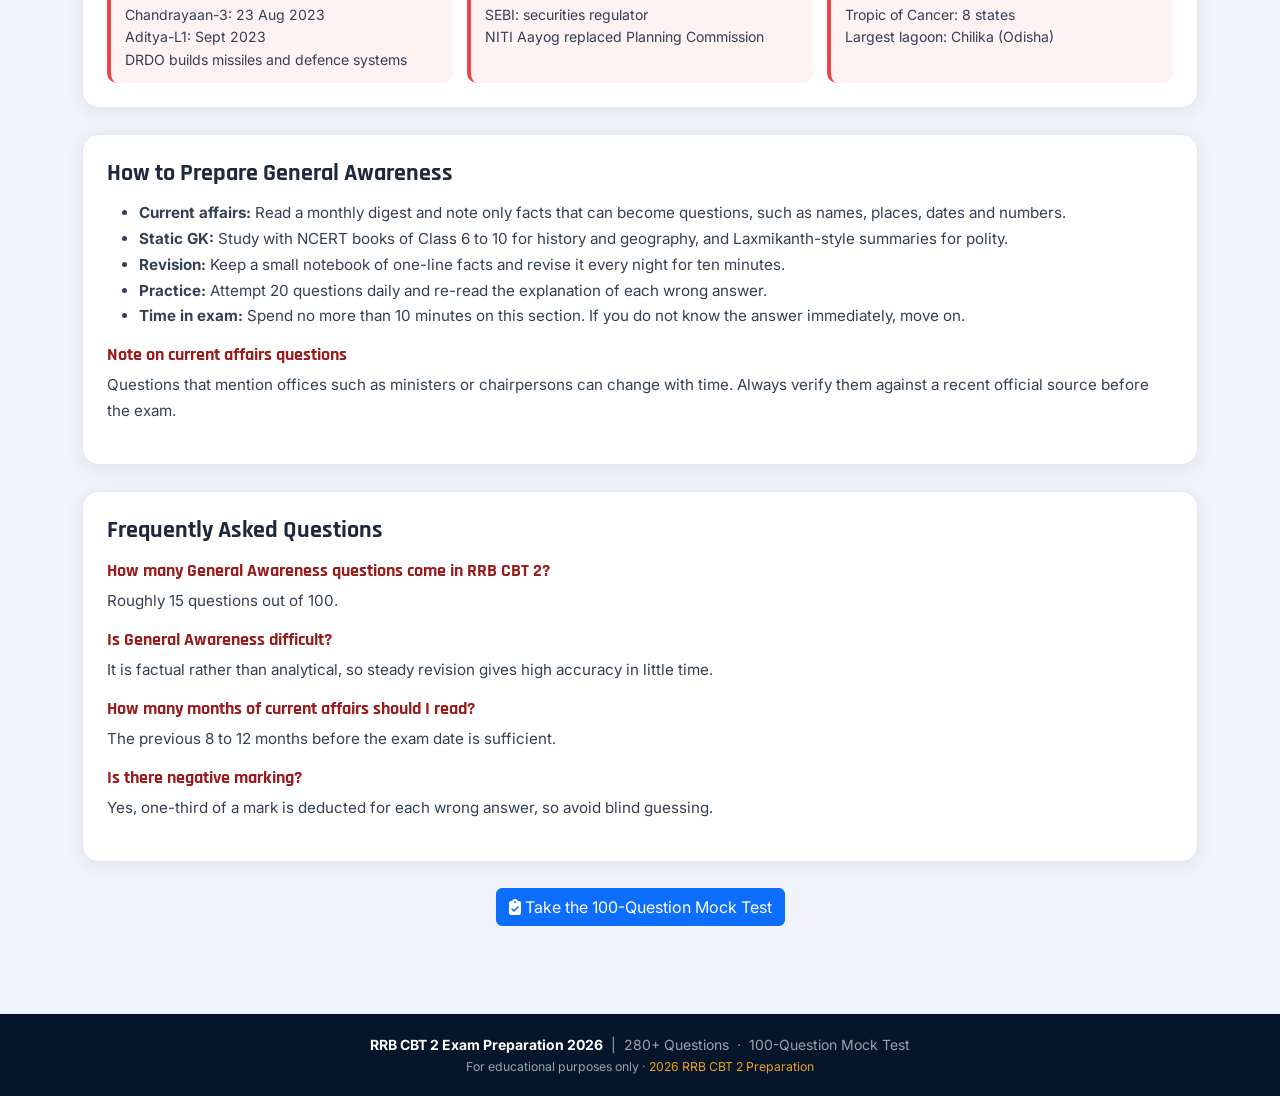
==== commit 28359784: "Update general-awareness.html" ====
--- a/general-awareness.html
+++ b/general-awareness.html
@@ -5,10 +5,94 @@
     <meta charset="UTF-8" />
     <meta name="viewport" content="width=device-width, initial-scale=1.0" />
     <title>General Awareness - RRB CBT 2 Exam Preparation 2026</title>
+    <!-- Ads Sense link -->
+    <meta name="google-adsense-account" content="ca-pub-1684242835147633">
+
+    <!-- Google Search Console link -->
+    <meta name="google-site-verification" content="H7gB5AGytu3hASQ3pwpH16zcMU7SUrdKjeU1gX_VIaM" />
+    <meta name="description"
+        content="RRB CBT 2 General Awareness questions with answers, Indian Railways zones, important days, polity and history facts, and a preparation strategy for 2026." />
     <link href="https://cdnjs.cloudflare.com/ajax/libs/bootstrap/5.3.2/css/bootstrap.min.css" rel="stylesheet" />
     <link href="https://cdnjs.cloudflare.com/ajax/libs/font-awesome/6.4.0/css/all.min.css" rel="stylesheet" />
     <link href="style.css" rel="stylesheet" />
-
+    <style>
+        .guide {
+            background: #fff;
+            border: 1px solid #e2e8f0;
+            border-radius: 16px;
+            padding: 24px;
+            margin: 26px 0;
+            box-shadow: 0 4px 20px rgba(7, 21, 42, .08)
+        }
+
+        .guide h2 {
+            font-family: 'Rajdhani', sans-serif;
+            font-weight: 700;
+            font-size: 1.5rem;
+            margin-bottom: 12px
+        }
+
+        .guide h3 {
+            font-family: 'Rajdhani', sans-serif;
+            font-weight: 700;
+            font-size: 1.1rem;
+            margin: 16px 0 6px;
+            color: #991b1b
+        }
+
+        .guide p,
+        .guide li {
+            font-size: .95rem;
+            line-height: 1.7;
+            color: #334155
+        }
+
+        .guide table {
+            width: 100%;
+            font-size: .9rem
+        }
+
+        .guide td,
+        .guide th {
+            padding: 8px 10px;
+            border-bottom: 1px solid #e2e8f0
+        }
+
+        .guide th {
+            background: #fee2e2;
+            color: #991b1b
+        }
+
+        .tbl-wrap {
+            overflow-x: auto
+        }
+
+        .fgrid {
+            display: grid;
+            grid-template-columns: repeat(auto-fit, minmax(260px, 1fr));
+            gap: 14px
+        }
+
+        .fbox {
+            border-left: 4px solid #ef4444;
+            background: #fef2f2;
+            border-radius: 10px;
+            padding: 12px 14px
+        }
+
+        .fbox b {
+            display: block;
+            margin-bottom: 4px;
+            color: #991b1b
+        }
+
+        .fbox span {
+            display: block;
+            font-size: .88rem;
+            color: #334155;
+            line-height: 1.6
+        }
+    </style>
 </head>
 
 <body>
@@ -24,11 +108,14 @@
             </button>
             <div class="collapse navbar-collapse justify-content-end" id="navMain">
                 <div class="navbar-nav gap-1">
-                    <a class="nav-btn" href="mathematics.html"><i class="fas fa-square-root-alt me-1"></i>Mathematics</a>
+                    <a class="nav-btn" href="mathematics.html"><i
+                            class="fas fa-square-root-alt me-1"></i>Mathematics</a>
                     <a class="nav-btn" href="reasoning.html"><i class="fas fa-brain me-1"></i>Reasoning</a>
                     <a class="nav-btn" href="general-science.html"><i class="fas fa-flask me-1"></i>General Science</a>
-                    <a class="nav-btn active" href="general-awareness.html"><i class="fas fa-globe me-1"></i>General Awareness</a>
-                    <a class="nav-btn test-btn" href="test-practice.html"><i class="fas fa-clipboard-check me-1"></i>Test Practice</a>
+                    <a class="nav-btn active" href="general-awareness.html"><i class="fas fa-globe me-1"></i>General
+                        Awareness</a>
+                    <a class="nav-btn test-btn" href="test-practice.html"><i
+                            class="fas fa-clipboard-check me-1"></i>Test Practice</a>
                 </div>
             </div>
         </div>
@@ -38,28 +125,290 @@
     <section class="hero" style="padding:38px 0 30px">
         <div class="container">
             <div class="cbt2-label">CBT 2 &middot; 2026 EDITION</div>
-            <h1 style="font-family:'Rajdhani',sans-serif;font-size:clamp(1.6rem,4vw,2.4rem);font-weight:700;letter-spacing:1px;margin-bottom:10px">
+            <h1
+                style="font-family:'Rajdhani',sans-serif;font-size:clamp(1.6rem,4vw,2.4rem);font-weight:700;letter-spacing:1px;margin-bottom:10px">
                 General Awareness <span style="color:var(--accent)">Question Bank</span>
             </h1>
             <p style="font-size:.98rem;opacity:.82;max-width:560px;margin:0 auto;line-height:1.6">
-                Practice General Awareness questions aligned with the RRB CBT 2 exam pattern, each with a detailed step-by-step explanation.
+                Practice General Awareness questions aligned with the RRB CBT 2 exam pattern, each with a detailed
+                step-by-step explanation.
             </p>
         </div>
     </section>
 
     <!-- MAIN -->
     <div class="container py-2" id="mainContent">
+
+        <!-- INTRO -->
+        <div class="guide">
+            <h2>About RRB CBT 2 General Awareness</h2>
+            <p>General Awareness carries about 15 of the 100 questions in RRB CBT 2. It covers current affairs, Indian
+                polity, history, geography, economy, sports, awards and railway-specific knowledge. It is the most
+                scoring section for candidates who revise regularly, because every answer is a single fact that takes
+                only seconds to recall.</p>
+            <p>This page offers a practice bank with explanations, followed by quick-reference tables on railway zones,
+                important days and key facts. Read the explanation for every question, not only the ones you missed,
+                since the notes often contain a second fact that is asked in the exam.</p>
+        </div>
+
         <div id="sec-aware" class="csec">
             <div class="sec-hdr">
                 <div class="d-flex align-items-center justify-content-between flex-wrap gap-2">
                     <div class="sec-title">
-                        <div class="sec-icon" style="background:#fee2e2;color:#991b1b"><i
-                                class="fas fa-globe"></i></div>General Awareness
+                        <div class="sec-icon" style="background:#fee2e2;color:#991b1b"><i class="fas fa-globe"></i>
+                        </div>General Awareness
                     </div>
-                    <span class="sec-count">71 Questions</span>
+                    <span class="sec-count" id="awareCount">71 Questions</span>
                 </div>
             </div>
             <div id="aware-q"></div>
+        </div>
+
+        <!-- SYLLABUS -->
+        <div class="guide">
+            <h2>Syllabus Breakdown and Weightage</h2>
+            <div class="tbl-wrap">
+                <table>
+                    <tr>
+                        <th>Topic</th>
+                        <th>What to study</th>
+                        <th>Questions</th>
+                    </tr>
+                    <tr>
+                        <td>Current Affairs</td>
+                        <td>Last 12 months: schemes, appointments, summits, awards, sports</td>
+                        <td>4-5</td>
+                    </tr>
+                    <tr>
+                        <td>Indian Polity</td>
+                        <td>Constitution, Fundamental Rights and Duties, Parliament, amendments</td>
+                        <td>2-3</td>
+                    </tr>
+                    <tr>
+                        <td>History</td>
+                        <td>Ancient, medieval, modern, freedom struggle</td>
+                        <td>2-3</td>
+                    </tr>
+                    <tr>
+                        <td>Geography</td>
+                        <td>Rivers, mountains, states, climate, soils, resources</td>
+                        <td>2</td>
+                    </tr>
+                    <tr>
+                        <td>Economy</td>
+                        <td>Banking, RBI, taxes, budget, five-year plans</td>
+                        <td>1-2</td>
+                    </tr>
+                    <tr>
+                        <td>Railways and Static GK</td>
+                        <td>Zones, firsts, trains, organisations, important days</td>
+                        <td>2-3</td>
+                    </tr>
+                </table>
+            </div>
+        </div>
+
+        <!-- ZONES -->
+        <div class="guide">
+            <h2>Indian Railways Zones and Headquarters</h2>
+            <p>Indian Railways is divided into 17 zones. Questions on zone headquarters appear often, so learn this
+                table by heart.</p>
+            <div class="tbl-wrap">
+                <table>
+                    <tr>
+                        <th>Zone</th>
+                        <th>Headquarters</th>
+                    </tr>
+                    <tr>
+                        <td>Central</td>
+                        <td>Mumbai (CSMT)</td>
+                    </tr>
+                    <tr>
+                        <td>Eastern</td>
+                        <td>Kolkata</td>
+                    </tr>
+                    <tr>
+                        <td>East Central</td>
+                        <td>Hajipur</td>
+                    </tr>
+                    <tr>
+                        <td>East Coast</td>
+                        <td>Bhubaneswar</td>
+                    </tr>
+                    <tr>
+                        <td>North Central</td>
+                        <td>Prayagraj</td>
+                    </tr>
+                    <tr>
+                        <td>North Eastern</td>
+                        <td>Gorakhpur</td>
+                    </tr>
+                    <tr>
+                        <td>Northeast Frontier</td>
+                        <td>Maligaon (Guwahati)</td>
+                    </tr>
+                    <tr>
+                        <td>Northern</td>
+                        <td>New Delhi</td>
+                    </tr>
+                    <tr>
+                        <td>North Western</td>
+                        <td>Jaipur</td>
+                    </tr>
+                    <tr>
+                        <td>Southern</td>
+                        <td>Chennai</td>
+                    </tr>
+                    <tr>
+                        <td>South Central</td>
+                        <td>Secunderabad</td>
+                    </tr>
+                    <tr>
+                        <td>South East Central</td>
+                        <td>Bilaspur</td>
+                    </tr>
+                    <tr>
+                        <td>South Eastern</td>
+                        <td>Kolkata</td>
+                    </tr>
+                    <tr>
+                        <td>South Western</td>
+                        <td>Hubballi</td>
+                    </tr>
+                    <tr>
+                        <td>Western</td>
+                        <td>Mumbai (Churchgate)</td>
+                    </tr>
+                    <tr>
+                        <td>West Central</td>
+                        <td>Jabalpur</td>
+                    </tr>
+                    <tr>
+                        <td>Kolkata Metro</td>
+                        <td>Kolkata</td>
+                    </tr>
+                </table>
+            </div>
+        </div>
+
+        <!-- IMPORTANT DAYS -->
+        <div class="guide">
+            <h2>Important Days Frequently Asked</h2>
+            <div class="tbl-wrap">
+                <table>
+                    <tr>
+                        <th>Date</th>
+                        <th>Day</th>
+                    </tr>
+                    <tr>
+                        <td>28 February</td>
+                        <td>National Science Day</td>
+                    </tr>
+                    <tr>
+                        <td>8 March</td>
+                        <td>International Women's Day</td>
+                    </tr>
+                    <tr>
+                        <td>7 April</td>
+                        <td>World Health Day</td>
+                    </tr>
+                    <tr>
+                        <td>22 April</td>
+                        <td>Earth Day</td>
+                    </tr>
+                    <tr>
+                        <td>1 May</td>
+                        <td>International Labour Day</td>
+                    </tr>
+                    <tr>
+                        <td>5 June</td>
+                        <td>World Environment Day</td>
+                    </tr>
+                    <tr>
+                        <td>21 June</td>
+                        <td>International Yoga Day</td>
+                    </tr>
+                    <tr>
+                        <td>29 August</td>
+                        <td>National Sports Day</td>
+                    </tr>
+                    <tr>
+                        <td>5 September</td>
+                        <td>Teachers' Day</td>
+                    </tr>
+                    <tr>
+                        <td>2 October</td>
+                        <td>Gandhi Jayanti</td>
+                    </tr>
+                    <tr>
+                        <td>14 November</td>
+                        <td>Children's Day</td>
+                    </tr>
+                    <tr>
+                        <td>26 November</td>
+                        <td>Constitution Day</td>
+                    </tr>
+                </table>
+            </div>
+        </div>
+
+        <!-- QUICK FACTS -->
+        <div class="guide">
+            <h2>Quick Revision Facts</h2>
+            <div class="fgrid">
+                <div class="fbox"><b>Polity</b><span>Fundamental Rights: 6 (Part III)<br>Fundamental Duties: 11 (Article
+                        51A)<br>President minimum age: 35<br>Rajya Sabha term: 6 years<br>Lok Sabha term: 5 years</span>
+                </div>
+                <div class="fbox"><b>Indian Railways</b><span>First train: 1853, Bombay to Thane<br>First electric
+                        train: 1925<br>Broad gauge: 1,676 mm<br>Railway Board is the apex body<br>Railway Act in force:
+                        1989</span></div>
+                <div class="fbox"><b>Freedom Struggle</b><span>1857: First War of Independence<br>1885: Indian National
+                        Congress<br>1919: Jallianwala Bagh<br>1942: Quit India Movement<br>1947: Independence</span>
+                </div>
+                <div class="fbox"><b>Space and Defence</b><span>ISRO HQ: Bengaluru<br>Aryabhata: 1975<br>Chandrayaan-3:
+                        23 Aug 2023<br>Aditya-L1: Sept 2023<br>DRDO builds missiles and defence systems</span></div>
+                <div class="fbox"><b>Economy</b><span>RBI founded: 1935<br>GST: 1 July 2017<br>SEBI: securities
+                        regulator<br>NITI Aayog replaced Planning Commission</span></div>
+                <div class="fbox"><b>Geography</b><span>Largest state: Rajasthan<br>Longest coastline: Gujarat<br>Tropic
+                        of Cancer: 8 states<br>Largest lagoon: Chilika (Odisha)</span></div>
+            </div>
+        </div>
+
+        <!-- STRATEGY -->
+        <div class="guide">
+            <h2>How to Prepare General Awareness</h2>
+            <ul>
+                <li><b>Current affairs:</b> Read a monthly digest and note only facts that can become questions, such as
+                    names, places, dates and numbers.</li>
+                <li><b>Static GK:</b> Study with NCERT books of Class 6 to 10 for history and geography, and
+                    Laxmikanth-style summaries for polity.</li>
+                <li><b>Revision:</b> Keep a small notebook of one-line facts and revise it every night for ten minutes.
+                </li>
+                <li><b>Practice:</b> Attempt 20 questions daily and re-read the explanation of each wrong answer.</li>
+                <li><b>Time in exam:</b> Spend no more than 10 minutes on this section. If you do not know the answer
+                    immediately, move on.</li>
+            </ul>
+            <h3>Note on current affairs questions</h3>
+            <p>Questions that mention offices such as ministers or chairpersons can change with time. Always verify them
+                against a recent official source before the exam.</p>
+        </div>
+
+        <!-- FAQ -->
+        <div class="guide">
+            <h2>Frequently Asked Questions</h2>
+            <h3>How many General Awareness questions come in RRB CBT 2?</h3>
+            <p>Roughly 15 questions out of 100.</p>
+            <h3>Is General Awareness difficult?</h3>
+            <p>It is factual rather than analytical, so steady revision gives high accuracy in little time.</p>
+            <h3>How many months of current affairs should I read?</h3>
+            <p>The previous 8 to 12 months before the exam date is sufficient.</p>
+            <h3>Is there negative marking?</h3>
+            <p>Yes, one-third of a mark is deducted for each wrong answer, so avoid blind guessing.</p>
+        </div>
+
+        <div class="text-center my-4">
+            <a class="btn btn-primary" href="test-practice.html"><i class="fas fa-clipboard-check me-1"></i>Take the
+                100-Question Mock Test</a>
         </div>
     </div>
     <footer class="main-footer">
@@ -72,11 +421,16 @@
 
     <script src="https://cdnjs.cloudflare.com/ajax/libs/bootstrap/5.3.2/js/bootstrap.bundle.min.js"></script>
     <script src="data-awareness.js"></script>
+    <script src="data-awareness-extra.js"></script>
     <script src="common.js"></script>
     <script>
+        document.getElementById('awareCount').textContent = awareQ.length + ' Questions';
         renderQA(awareQ, 'aware-q', 't-aware', 'General Awareness');
     </script>
 
-</body>
+</body> 
+
+<script async src="https://pagead2.googlesyndication.com/pagead/js/adsbygoogle.js?client=ca-pub-1684242835147633"
+     crossorigin="anonymous"></script>
 
 </html>
